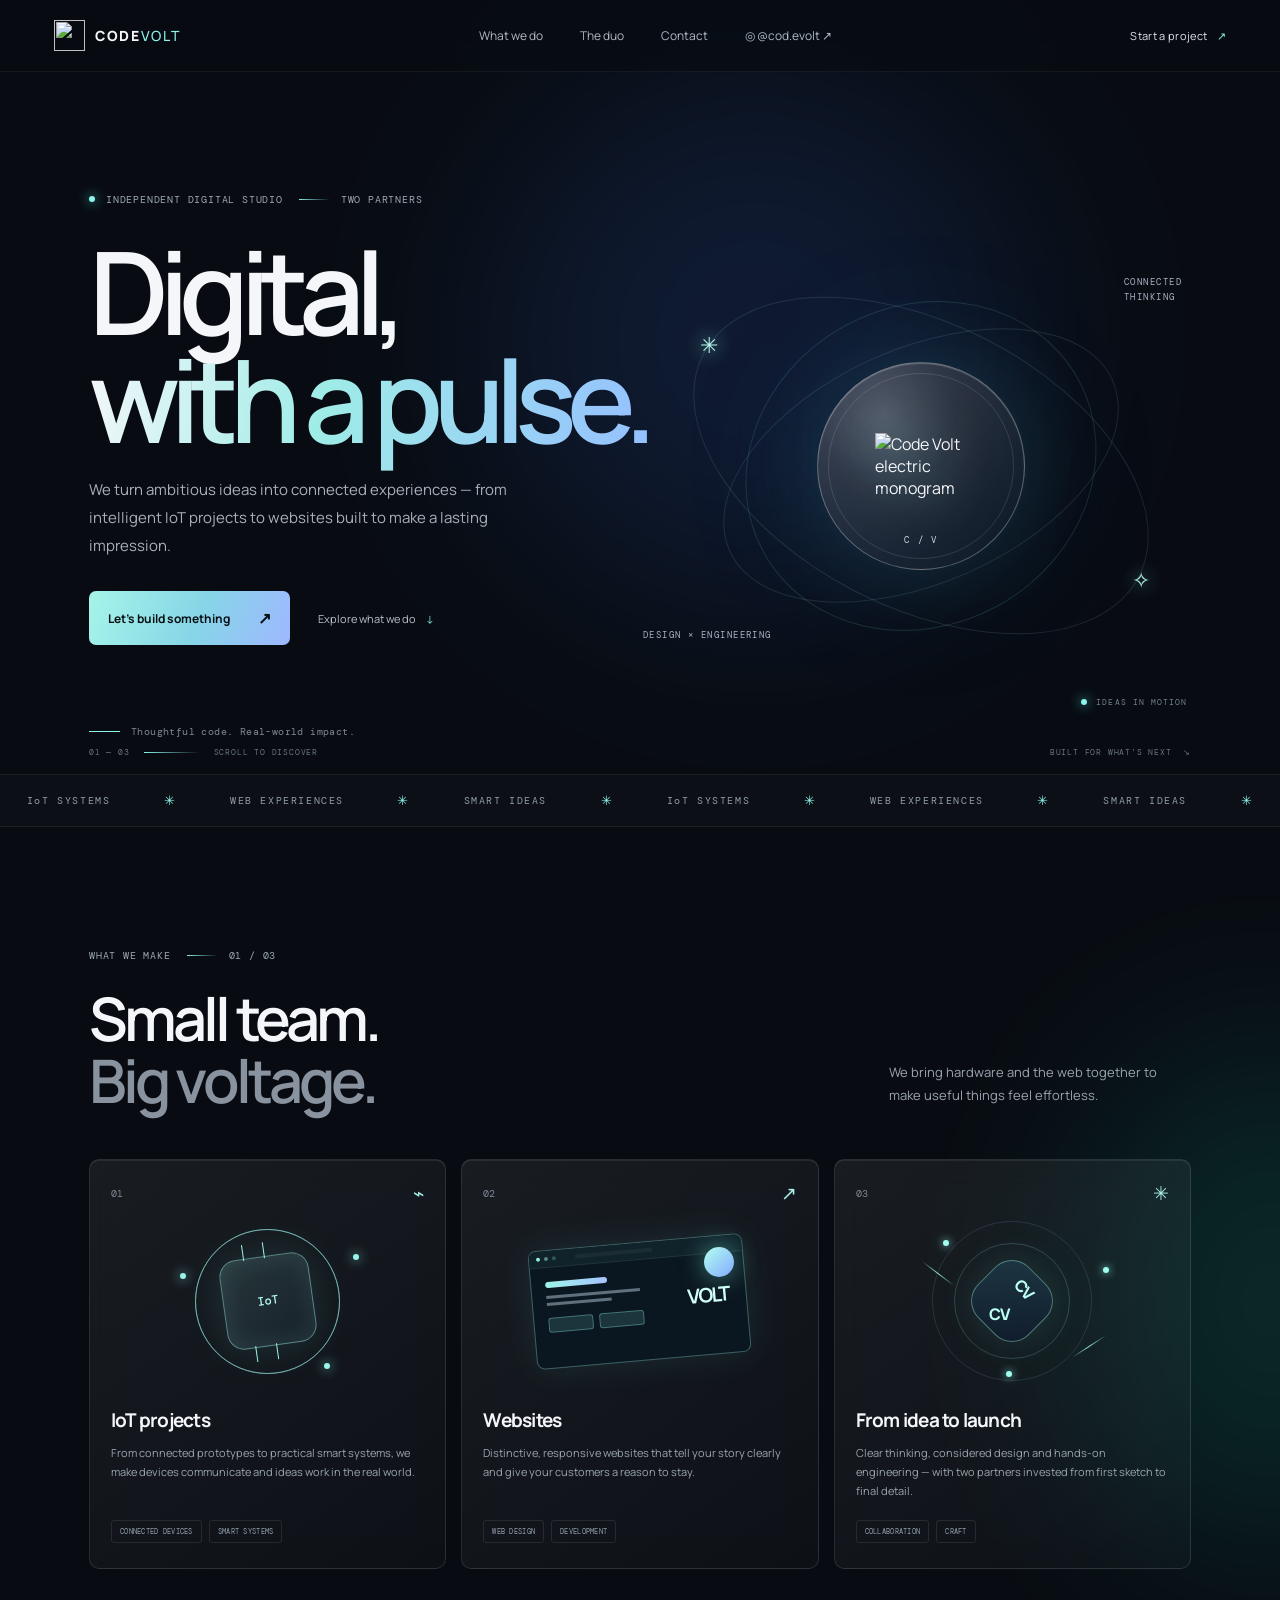
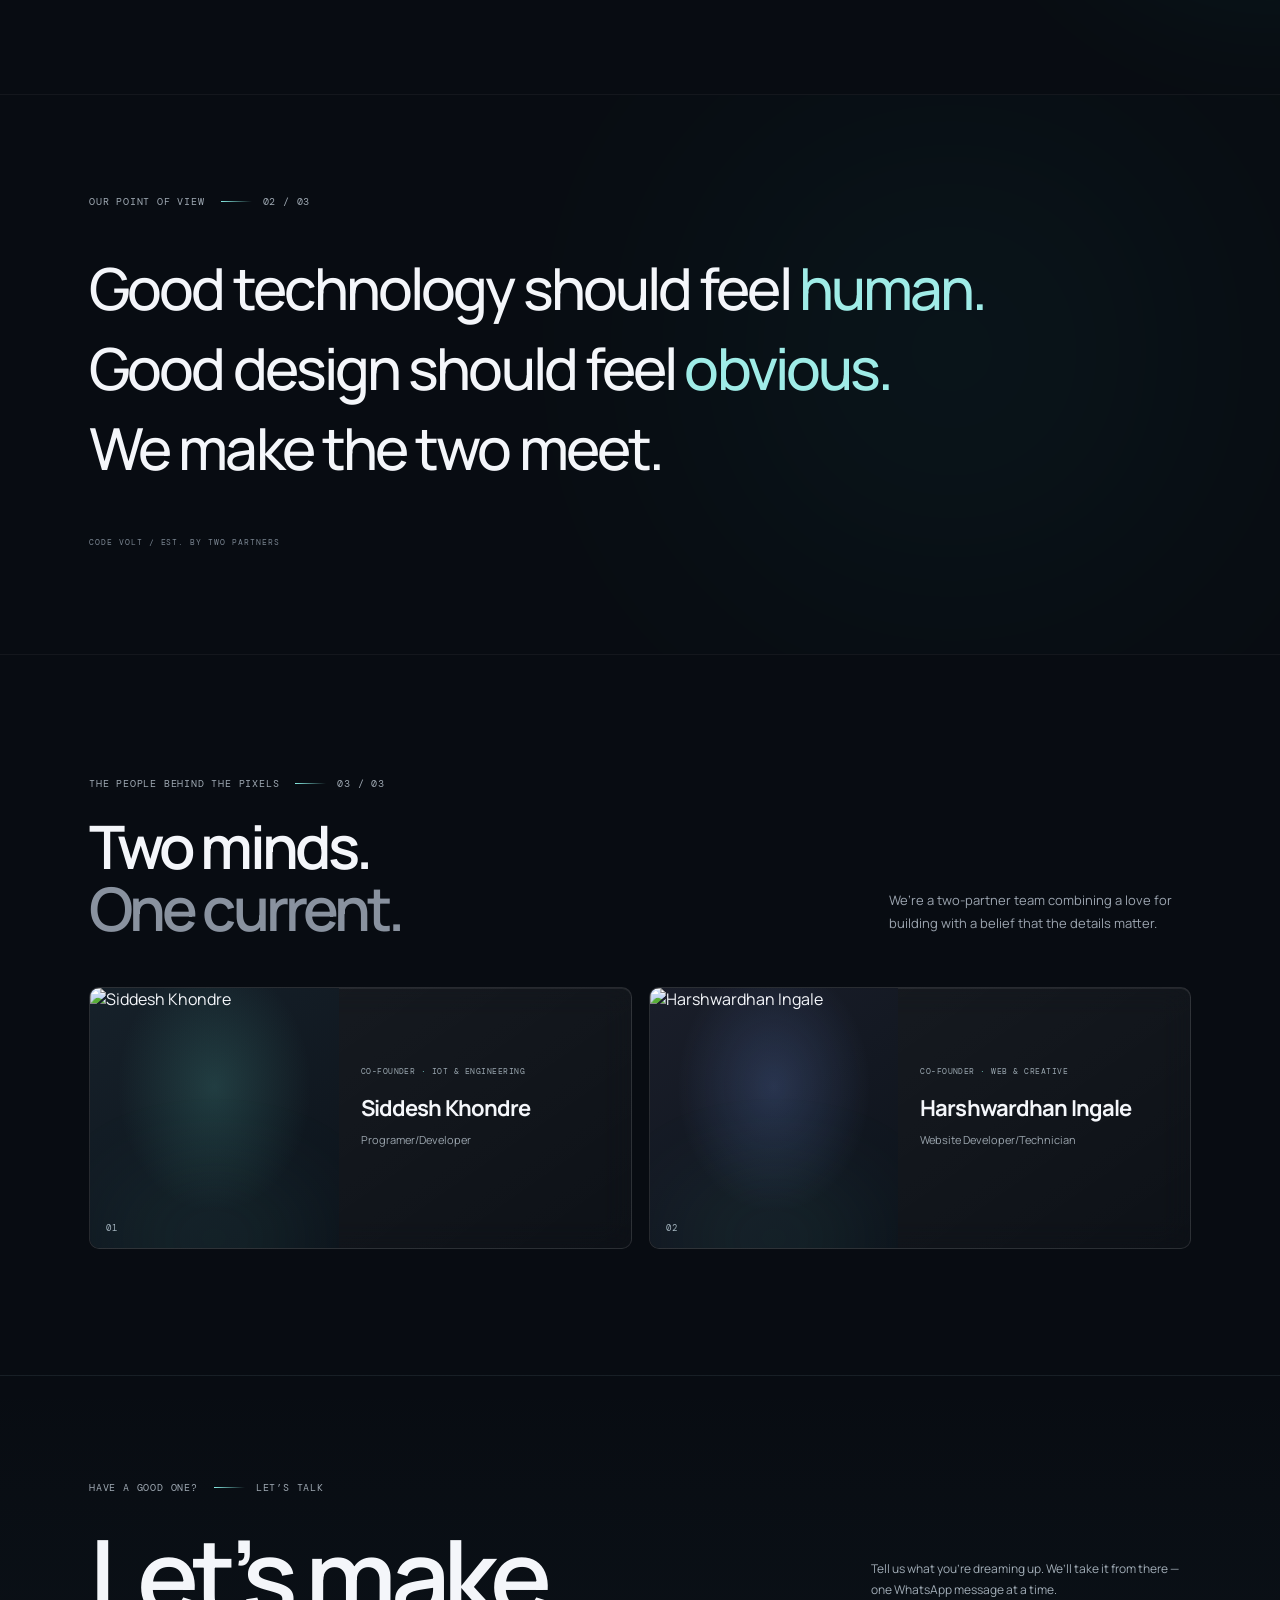
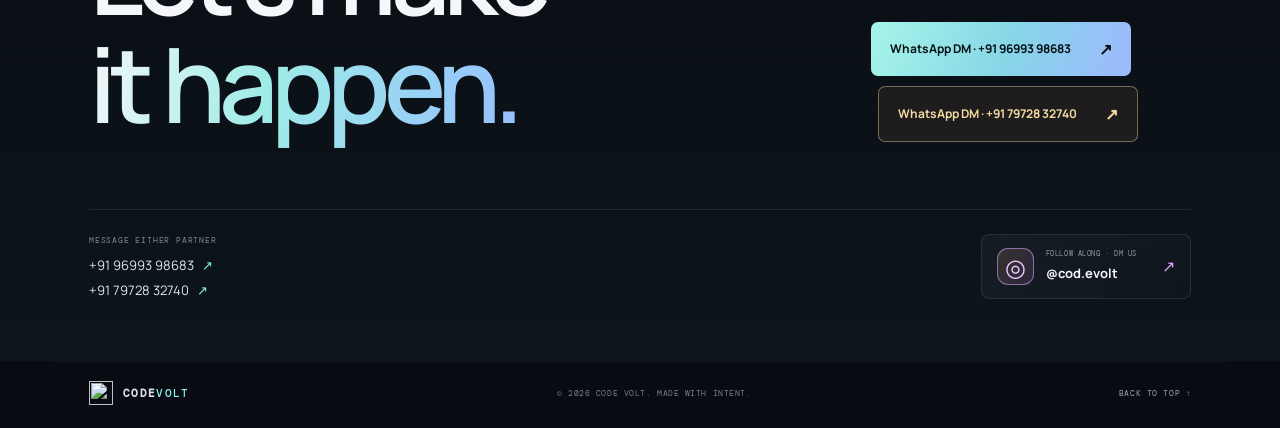
==== index.html @ 411841fc "Add files via upload" ====
<!doctype html>
<html lang="en">
<head>
  <meta charset="utf-8">
  <meta name="viewport" content="width=device-width, initial-scale=1">
  <meta name="theme-color" content="#110d0a">
  <meta name="description" content="Code Volt creates connected IoT projects and premium websites. Two partners. One bright idea.">
  <title>Code Volt | IoT &amp; Web Development Studio</title>
  <link rel="icon" href="assets/code-volt-mark.svg" type="image/svg+xml">
  <link rel="preconnect" href="https://fonts.googleapis.com">
  <link rel="preconnect" href="https://fonts.gstatic.com" crossorigin>
  <link href="https://fonts.googleapis.com/css2?family=DM+Mono:wght@400;500&family=Manrope:wght@400;500;600;700;800&display=swap" rel="stylesheet">
  <link rel="stylesheet" href="styles.css">
  <script defer src="script.js"></script>
</head>
<body>
  <div class="ambient ambient-one"></div><div class="ambient ambient-two"></div>
  <header class="nav-wrap">
    <a class="brand" href="#home" aria-label="Code Volt home"><img src="assets/code-volt-mark.svg" alt=""><span>CODE<span class="brand-light">VOLT</span></span></a>
    <nav class="nav-links" aria-label="Main navigation"><a href="#work">What we do</a><a href="#about">The duo</a><a href="#contact">Contact</a><a class="instagram-tab" href="https://www.instagram.com/cod.evolt?xtok=NDl5bHA4aWJ4czdx" target="_blank" rel="noreferrer"><span>◎</span> @cod.evolt ↗</a></nav>
    <a class="nav-cta" href="https://wa.me/919699398683?text=Hi%20Code%20Volt%2C%20I%27d%20like%20to%20discuss%20a%20project." target="_blank" rel="noreferrer">Start a project <span>↗</span></a>
  </header>
  <main>
    <section class="hero section-shell" id="home">
      <div class="hero-copy reveal"><div class="eyebrow"><span class="pulse"></span> INDEPENDENT DIGITAL STUDIO <span class="eyebrow-line"></span> TWO PARTNERS</div>
        <h1>Digital,<br><span class="gradient-text">with a pulse.</span></h1>
        <p class="hero-intro">We turn ambitious ideas into connected experiences — from intelligent IoT projects to websites built to make a lasting impression.</p>
        <div class="hero-actions"><a class="button button-primary" href="#contact">Let’s build something <span>↗</span></a><a class="text-link" href="#work">Explore what we do <span>↓</span></a></div>
        <div class="hero-note"><span class="note-line"></span> Thoughtful code. Real-world impact.</div>
      </div>
      <div class="hero-art reveal" aria-label="Abstract Code Volt logo illustration"><div class="orbit orbit-a"></div><div class="orbit orbit-b"></div><div class="orbit orbit-c"></div><div class="glass-disc"><img src="assets/code-volt-mark.svg" alt="Code Volt electric monogram"><span class="disc-label">C / V</span></div><span class="float-label label-top">CONNECTED<br>THINKING</span><span class="float-label label-bottom">DESIGN × ENGINEERING</span><span class="spark spark-one">✳</span><span class="spark spark-two">✧</span><div class="art-caption"><span class="caption-dot"></span> IDEAS IN MOTION</div></div>
      <div class="hero-bottom"><span>01 — 03</span><div class="scroll-line"></div><span>SCROLL TO DISCOVER</span><span class="hero-location">BUILT FOR WHAT’S NEXT&nbsp; ↘</span></div>
    </section>
    <section class="marquee" aria-label="Our specialties"><div class="marquee-track"><span>IoT SYSTEMS</span><i>✳</i><span>WEB EXPERIENCES</span><i>✳</i><span>SMART IDEAS</span><i>✳</i><span>IoT SYSTEMS</span><i>✳</i><span>WEB EXPERIENCES</span><i>✳</i><span>SMART IDEAS</span><i>✳</i></div></section>
    <section class="work section-shell" id="work"><div class="section-heading reveal"><div><div class="eyebrow">WHAT WE MAKE <span class="eyebrow-line"></span> 01 / 03</div><h2>Small team.<br><span class="muted-title">Big voltage.</span></h2></div><p>We bring hardware and the web together to make useful things feel effortless.</p></div>
      <div class="service-grid"><article class="service-card glass-card reveal"><div class="card-top"><span>01</span><span class="card-icon">⌁</span></div><div class="service-visual iot-visual"><div class="chip"><span></span><span></span><span></span><span></span><b>IoT</b></div><i class="signal signal-one"></i><i class="signal signal-two"></i><i class="signal signal-three"></i><span class="node node-a"></span><span class="node node-b"></span><span class="node node-c"></span></div><h3>IoT projects</h3><p>From connected prototypes to practical smart systems, we make devices communicate and ideas work in the real world.</p><div class="tags"><span>CONNECTED DEVICES</span><span>SMART SYSTEMS</span></div></article>
      <article class="service-card glass-card reveal"><div class="card-top"><span>02</span><span class="card-icon">↗</span></div><div class="service-visual web-visual"><div class="browser-window"><div class="browser-bar"><i></i><i></i><i></i><span></span></div><div class="browser-content"><b></b><em></em><em></em><small></small><small></small><strong>VOLT</strong></div></div><span class="web-orb"></span></div><h3>Websites</h3><p>Distinctive, responsive websites that tell your story clearly and give your customers a reason to stay.</p><div class="tags"><span>WEB DESIGN</span><span>DEVELOPMENT</span></div></article>
      <article class="service-card glass-card reveal"><div class="card-top"><span>03</span><span class="card-icon">✳</span></div><div class="service-visual idea-visual"><div class="idea-core">CV</div><span class="idea-ring ring-one"></span><span class="idea-ring ring-two"></span><span class="idea-dot dot-a"></span><span class="idea-dot dot-b"></span><span class="idea-dot dot-c"></span><span class="idea-line line-a"></span><span class="idea-line line-b"></span></div><h3>From idea to launch</h3><p>Clear thinking, considered design and hands-on engineering — with two partners invested from first sketch to final detail.</p><div class="tags"><span>COLLABORATION</span><span>CRAFT</span></div></article></div>
    </section>
    <section class="manifesto"><div class="manifesto-inner reveal"><div class="eyebrow">OUR POINT OF VIEW <span class="eyebrow-line"></span> 02 / 03</div><p>Good technology should feel <span class="manifesto-accent">human.</span><br>Good design should feel <span class="manifesto-accent">obvious.</span><br>We make the two meet.</p><span class="manifesto-index">CODE VOLT / EST. BY TWO PARTNERS</span></div><div class="manifesto-glow"></div></section>
    <section class="about section-shell" id="about"><div class="section-heading reveal"><div><div class="eyebrow">THE PEOPLE BEHIND THE PIXELS <span class="eyebrow-line"></span> 03 / 03</div><h2>Two minds.<br><span class="muted-title">One current.</span></h2></div><p>We’re a two-partner team combining a love for building with a belief that the details matter.</p></div>
      <div class="partner-grid"><article class="partner-card glass-card reveal"><div class="portrait portrait-one"><img class="partner-photo" src="assets/siddesh.jpeg" alt="Siddesh Khondre"><div class="portrait-glow"></div><span class="partner-initial">01</span></div><div class="partner-info"><div class="partner-label">CO-FOUNDER <span>·</span> IOT & ENGINEERING</div><h3>Siddesh Khondre</h3><p>Programer/Developer</p><div class="partner-edit"><code></code></div></div></article>
      <article class="partner-card glass-card reveal"><div class="portrait portrait-two"><img class="partner-photo" src="assets/harsh.jpeg" alt="Harshwardhan Ingale"><div class="portrait-glow"></div><span class="partner-initial">02</span></div><div class="partner-info"><div class="partner-label">CO-FOUNDER <span>·</span> WEB & CREATIVE</div><h3>Harshwardhan Ingale</h3><p>Website Developer/Technician</p><div class="partner-edit"><code></code></div></div></article></div>
    </section>
    <section class="contact" id="contact"><div class="contact-inner section-shell reveal"><div class="eyebrow">HAVE A GOOD ONE? <span class="eyebrow-line"></span> LET’S TALK</div><div class="contact-main"><h2>Let’s make<br><span class="gradient-text">it happen.</span></h2><div class="contact-side"><p>Tell us what you’re dreaming up. We’ll take it from there — one WhatsApp message at a time.</p><a class="button button-primary" href="https://wa.me/919699398683?text=Hi%20Code%20Volt%2C%20I%27d%20like%20to%20discuss%20a%20project." target="_blank" rel="noreferrer">WhatsApp DM · +91 96993 98683 <span>↗</span></a><a class="button button-secondary" href="https://wa.me/917972832740?text=Hi%20Code%20Volt%2C%20I%27d%20like%20to%20discuss%20a%20project." target="_blank" rel="noreferrer">WhatsApp DM · +91 79728 32740 <span>↗</span></a></div></div><div class="contact-details"><div><span class="detail-label">MESSAGE EITHER PARTNER</span><a href="https://wa.me/919699398683" target="_blank" rel="noreferrer">+91 96993 98683 <span>↗</span></a><a href="https://wa.me/917972832740" target="_blank" rel="noreferrer">+91 79728 32740 <span>↗</span></a></div><a class="instagram-link" href="https://www.instagram.com/cod.evolt?xtok=NDl5bHA4aWJ4czdx" target="_blank" rel="noreferrer"><span class="instagram-icon">◎</span><span><small>FOLLOW ALONG · DM US</small><b>@cod.evolt</b></span><span class="insta-arrow">↗</span></a></div></div></section>
  </main>
  <footer class="footer"><a class="brand" href="#home"><img src="assets/code-volt-mark.svg" alt=""><span>CODE<span class="brand-light">VOLT</span></span></a><span>© <span id="year"></span> CODE VOLT. MADE WITH INTENT.</span><a href="#home" class="back-top">BACK TO TOP ↑</a></footer>
</body>
</html>
---- styles.css ----
:root{--bg:#080c12;--panel:rgba(255,255,255,.045);--line:rgba(255,255,255,.105);--text:#f4f6fa;--muted:#98a1ad;--cyan:#8cf5ec;--blue:#82b8ff;--gold:#ffe0a1;--font:'Manrope',sans-serif;--mono:'DM Mono',monospace}*{box-sizing:border-box}html{scroll-behavior:smooth;scroll-padding-top:90px}body{margin:0;background:var(--bg);color:var(--text);font-family:var(--font);overflow-x:hidden}a{color:inherit;text-decoration:none}::selection{background:#8cf5ec;color:#071014}.ambient{position:absolute;z-index:-1;pointer-events:none;filter:blur(100px);opacity:.13;border-radius:50%}.ambient-one{width:540px;height:540px;background:#3f7cff;top:70px;left:38%}.ambient-two{width:360px;height:500px;background:#1ae6c1;top:1050px;right:-170px}.nav-wrap{position:sticky;top:0;z-index:20;display:flex;align-items:center;justify-content:space-between;max-width:1280px;margin:auto;padding:20px 54px;background:rgba(8,12,18,.68);backdrop-filter:blur(22px);border-bottom:1px solid rgba(255,255,255,.055)}.brand{display:flex;align-items:center;gap:10px;font-size:14px;font-weight:800;letter-spacing:.12em}.brand img{width:31px;height:31px}.brand-light{font-weight:500;color:#8cf5ec}.nav-links{display:flex;gap:37px;color:#b2bac4;font-size:12px}.nav-links a,.text-link,.back-top{transition:color .25s}.nav-links a:hover,.text-link:hover,.back-top:hover{color:var(--cyan)}.nav-cta{font-size:11px;letter-spacing:.03em;color:#dfe6ec}.nav-cta span{color:var(--cyan);margin-left:7px}.section-shell{max-width:1172px;margin:0 auto}.hero{min-height:702px;padding:111px 35px 26px;display:grid;grid-template-columns:1.02fr .98fr;position:relative;align-items:center}.eyebrow{display:flex;align-items:center;gap:11px;font:10px var(--mono);letter-spacing:.08em;color:#9ea8b2}.pulse,.caption-dot{width:6px;height:6px;border-radius:100%;background:#8cf5ec;box-shadow:0 0 12px #55fff1;animation:blink 2s infinite}.eyebrow-line{display:inline-block;width:31px;height:1px;background:linear-gradient(90deg,#88ede4,transparent);margin-left:5px}.hero h1{font-size:clamp(72px,9vw,122px);line-height:.94;letter-spacing:-.085em;margin:31px 0 23px;font-weight:600}.gradient-text{background:linear-gradient(100deg,#f5f7fa 0%,#9fece7 42%,#95bfff 100%);-webkit-background-clip:text;background-clip:text;color:transparent}.hero-intro{max-width:440px;color:#a8b0ba;font-size:15px;line-height:1.85}.hero-actions{display:flex;align-items:center;gap:28px;margin-top:32px}.button{display:inline-flex;align-items:center;gap:28px;padding:16px 19px;border-radius:7px;font-size:12px;font-weight:700;transition:transform .25s,box-shadow .25s}.button:hover{transform:translateY(-3px);box-shadow:0 9px 35px rgba(86,228,224,.18)}.button-primary{color:#071014;background:linear-gradient(110deg,#a6f5e9,#86d6e7 53%,#9eb8ff)}.button span{font-size:16px}.text-link{font-size:11px;color:#bac2cc}.text-link span{margin-left:8px;color:var(--cyan)}.hero-note{margin-top:80px;font:10px var(--mono);letter-spacing:.04em;color:#7f8995;display:flex;align-items:center;gap:11px}.note-line{width:31px;height:1px;background:#8cf5ec}.hero-art{height:490px;position:relative;display:grid;place-items:center}.orbit{position:absolute;border:1px solid rgba(180,226,255,.12);border-radius:50%;transform:rotate(-24deg)}.orbit-a{width:420px;height:235px}.orbit-b{width:490px;height:285px;transform:rotate(27deg)}.orbit-c{width:320px;height:360px;transform:rotate(61deg);border-color:rgba(140,245,236,.13)}.glass-disc{width:208px;height:208px;border-radius:50%;display:grid;place-items:center;position:relative;background:radial-gradient(circle at 32% 25%,rgba(255,255,255,.21),rgba(255,255,255,.06) 35%,rgba(29,59,85,.2) 70%),linear-gradient(135deg,rgba(255,255,255,.12),rgba(255,255,255,.015));border:1px solid rgba(255,255,255,.3);box-shadow:inset 0 1px 1px #ffffff38,0 0 95px #48dbd327,0 0 180px #598bfa18;backdrop-filter:blur(18px);animation:float 6s ease-in-out infinite}.glass-disc:after{content:"";position:absolute;inset:10px;border:1px solid rgba(255,255,255,.12);border-radius:50%}.glass-disc img{width:93px;filter:drop-shadow(0 0 19px #86f6e988)}.disc-label{position:absolute;bottom:23px;font:9px var(--mono);letter-spacing:.2em;color:#c9d9e5}.float-label{position:absolute;font:9px var(--mono);letter-spacing:.16em;line-height:1.7;color:#a8b4c2}.label-top{top:54px;right:9px}.label-bottom{bottom:67px;left:-8px}.spark{position:absolute;color:#b3f4e8;text-shadow:0 0 18px #8cf5ec;font-size:22px}.spark-one{top:109px;left:49px;animation:rotate 12s linear infinite}.spark-two{bottom:116px;right:41px;animation:blink 2.5s infinite}.art-caption{position:absolute;right:4px;bottom:4px;display:flex;gap:9px;align-items:center;font:8px var(--mono);letter-spacing:.13em;color:#71818e}.hero-bottom{position:absolute;bottom:17px;left:35px;right:35px;display:flex;align-items:center;gap:14px;color:#68737e;font:8px var(--mono);letter-spacing:.1em}.scroll-line{width:56px;height:1px;background:linear-gradient(90deg,#8cf5ec,transparent)}.hero-location{margin-left:auto}.marquee{border-top:1px solid rgba(255,255,255,.07);border-bottom:1px solid rgba(255,255,255,.07);overflow:hidden;padding:17px 0;background:rgba(255,255,255,.014)}.marquee-track{display:flex;align-items:center;justify-content:space-around;min-width:900px;color:#929da7;font:10px var(--mono);letter-spacing:.16em;animation:marquee 28s linear infinite}.marquee-track i{font-style:normal;color:#8cf5ec;font-size:13px}.work{padding:122px 35px 125px}.section-heading{display:flex;justify-content:space-between;align-items:flex-end;margin-bottom:47px}.section-heading h2,.contact h2{font-size:60px;line-height:1.04;letter-spacing:-.065em;font-weight:600;margin:25px 0 0}.muted-title{color:#89929f}.section-heading>p{max-width:300px;color:#9ca5b0;font-size:13px;line-height:1.8;margin:0 2px 4px 35px}.service-grid{display:grid;grid-template-columns:repeat(3,1fr);gap:15px}.glass-card{background:linear-gradient(145deg,rgba(255,255,255,.07),rgba(255,255,255,.025));border:1px solid rgba(255,255,255,.105);box-shadow:inset 0 1px rgba(255,255,255,.07);backdrop-filter:blur(15px);transition:transform .35s,border-color .35s,background .35s}.glass-card:hover{transform:translateY(-7px);border-color:rgba(140,245,236,.32);background:linear-gradient(145deg,rgba(255,255,255,.09),rgba(255,255,255,.035))}.service-card{border-radius:10px;padding:21px;min-height:410px;overflow:hidden}.card-top{display:flex;justify-content:space-between;align-items:center;font:10px var(--mono);color:#7f8a97}.card-icon{color:#aaf0e7;font-size:19px}.service-visual{height:169px;position:relative;display:grid;place-items:center;margin:11px 0 21px}.chip{width:90px;height:90px;position:relative;display:grid;place-items:center;color:#b4fff0;font:12px var(--mono);background:linear-gradient(140deg,rgba(147,237,231,.14),rgba(93,157,207,.08));border:1px solid rgba(165,255,243,.44);border-radius:17px;box-shadow:0 0 38px #63e7db24,inset 0 0 26px #a6fff01c;transform:rotate(-8deg)}.chip span{position:absolute;width:1px;height:16px;background:#9cf4e9;top:-15px;left:25px}.chip span:nth-child(2){left:46px}.chip span:nth-child(3){top:auto;bottom:-15px;left:25px}.chip span:nth-child(4){top:auto;bottom:-15px;left:46px}.chip b{font-weight:500}.signal{position:absolute;border:1px solid rgba(151,237,229,.35);border-radius:50%;width:145px;height:145px;animation:signal 3s ease-out infinite}.signal-two{animation-delay:1s}.signal-three{animation-delay:2s}.node{position:absolute;width:6px;height:6px;border-radius:50%;background:#9af5e9;box-shadow:0 0 12px #91fff5}.node-a{left:22%;top:33%}.node-b{right:21%;top:22%}.node-c{right:30%;bottom:10%}.browser-window{width:215px;height:119px;border-radius:8px;border:1px solid #9aebdf57;background:#0b1720;box-shadow:0 0 36px #56d9e01c;overflow:hidden;transform:rotate(-5deg)}.browser-bar{height:17px;background:#10222a;border-bottom:1px solid #ffffff13;display:flex;align-items:center;gap:4px;padding:0 7px}.browser-bar i{width:4px;height:4px;border-radius:100%;background:#95eee3}.browser-bar i:nth-child(2){opacity:.5}.browser-bar i:nth-child(3){opacity:.25}.browser-bar span{height:4px;width:78px;margin-left:15px;background:#ffffff0c;border-radius:4px}.browser-content{padding:14px;position:relative}.browser-content b{display:block;width:62px;height:6px;background:linear-gradient(90deg,#9cf4e9,#a7c4ff);border-radius:5px;margin-bottom:8px}.browser-content em{display:block;width:94px;height:3px;background:#60717d;margin:4px 0}.browser-content em:nth-of-type(2){width:65px}.browser-content small{display:inline-block;margin-top:8px;width:45px;height:15px;background:#8cf5ec22;border:1px solid #8cf5ec55;border-radius:3px}.browser-content small+small{margin-left:6px}.browser-content strong{position:absolute;right:17px;top:27px;font-size:20px;color:#d3fff7;letter-spacing:-.1em}.web-orb{position:absolute;width:30px;height:30px;border-radius:50%;right:20%;top:18%;background:linear-gradient(135deg,#b4fff0,#82aaff);filter:blur(.2px);box-shadow:0 0 25px #74eddb88}.idea-core{position:relative;z-index:2;width:72px;height:72px;border-radius:24px;display:grid;place-items:center;color:#bcfff4;font-size:16px;font-weight:800;letter-spacing:-.08em;background:linear-gradient(135deg,#1d3842,#101a2b);border:1px solid #a0f5e266;box-shadow:0 0 39px #73eee322;transform:rotate(45deg)}.idea-core:after{content:"CV";transform:rotate(-45deg)}.idea-ring{position:absolute;width:116px;height:116px;border:1px solid #9eece433;border-radius:50%}.ring-two{width:160px;height:160px;border-color:#9cc3ff25}.idea-dot{position:absolute;width:6px;height:6px;border-radius:50%;background:#a0fff0;box-shadow:0 0 9px #96fff4}.dot-a{top:14%;left:28%}.dot-b{top:30%;right:19%}.dot-c{bottom:5%;left:48%}.idea-line{position:absolute;width:40px;height:1px;background:linear-gradient(90deg,transparent,#95f2e3,transparent);transform:rotate(37deg)}.line-a{top:33%;left:20%}.line-b{bottom:23%;right:19%;transform:rotate(-33deg)}.service-card h3{font-size:19px;letter-spacing:-.04em;margin:0 0 10px}.service-card>p{font-size:11px;color:#9ba5ae;line-height:1.75;min-height:58px;margin:0}.tags{display:flex;gap:7px;margin-top:19px}.tags span{padding:6px 8px;border:1px solid rgba(255,255,255,.09);border-radius:3px;color:#94a0ac;font:7px var(--mono);letter-spacing:.04em}.manifesto{position:relative;padding:100px 35px 104px;border-top:1px solid #ffffff0c;border-bottom:1px solid #ffffff0c;overflow:hidden}.manifesto-inner{max-width:1102px;margin:auto;position:relative;z-index:2}.manifesto p{font-size:clamp(31px,5vw,58px);line-height:1.38;letter-spacing:-.05em;font-weight:500;margin:40px 0}.manifesto-accent{color:#9fece7}.manifesto-index{font:8px var(--mono);letter-spacing:.12em;color:#7a8591}.manifesto-glow{position:absolute;width:400px;height:400px;border-radius:50%;background:#2dd5c9;filter:blur(140px);opacity:.08;right:10%;top:10%}.about{padding:122px 35px 126px}.partner-grid{display:grid;grid-template-columns:1fr 1fr;gap:17px}.partner-card{border-radius:10px;overflow:hidden;display:grid;grid-template-columns:.92fr 1.08fr;min-height:260px}.portrait{position:relative;min-height:260px;display:grid;place-items:center;overflow:hidden;background:radial-gradient(ellipse at 50% 38%,rgba(102,217,202,.18),transparent 55%),linear-gradient(145deg,#16212a,#0d131b)}.portrait-two{background:radial-gradient(ellipse at 50% 38%,rgba(122,162,252,.2),transparent 55%),linear-gradient(145deg,#1a1e2a,#0d131b)}.portrait-placeholder{width:117px;height:142px;border-radius:60px 60px 17px 17px;border:1px dashed rgba(192,242,236,.35);display:flex;align-items:center;justify-content:center;text-align:center;color:#a2b9b8;font:9px var(--mono);letter-spacing:.1em;line-height:1.7;background:linear-gradient(160deg,rgba(180,255,245,.08),rgba(255,255,255,.015));position:relative}.portrait-placeholder b{position:absolute;bottom:12px;font-weight:400;color:#71808b;font-size:8px}.portrait-glow{position:absolute;width:200px;height:80px;border-radius:50%;background:#68f5df;filter:blur(60px);opacity:.13;bottom:-30px}.partner-initial{position:absolute;bottom:14px;left:16px;font:9px var(--mono);letter-spacing:.12em;color:#a5b5bf}.partner-info{padding:27px 22px;align-self:center}.partner-label{font:8px var(--mono);letter-spacing:.06em;color:#9aa7b0}.partner-label span{color:#8cf5ec}.partner-info h3{font-size:22px;letter-spacing:-.04em;margin:17px 0 8px}.partner-info p{font-size:11px;line-height:1.7;color:#9ba5ae;margin:0;max-width:250px}.partner-edit{margin-top:20px;font:7px var(--mono);letter-spacing:.04em;color:#75828d}.partner-edit code{color:#b4eae2}.contact{background:linear-gradient(180deg,transparent,rgba(97,180,195,.05));border-top:1px solid #ffffff0c}.contact-inner{padding:105px 35px 62px}.contact-main{display:flex;align-items:flex-end;justify-content:space-between}.contact h2{font-size:clamp(62px,9vw,104px);margin:27px 0 20px}.contact-side{max-width:320px;padding-bottom:15px}.contact-side p{font-size:12px;line-height:1.8;color:#a1acb6;margin:0 0 21px}.contact-details{display:flex;align-items:flex-end;justify-content:space-between;border-top:1px solid #ffffff16;padding-top:24px;margin-top:52px}.detail-label{display:block;color:#7f8994;font:8px var(--mono);letter-spacing:.1em;margin-bottom:11px}.contact-details>div>a{display:block;margin-top:7px;font-size:13px;color:#e1e7ec}.contact-details>div>a span{color:#8cf5ec;margin-left:5px}.instagram-link{display:flex;align-items:center;gap:12px;padding:13px 15px;border:1px solid #ffffff19;border-radius:8px;background:linear-gradient(140deg,#ffffff0b,#ffffff03);transition:border-color .3s,transform .3s}.instagram-link:hover{border-color:#ce8fff88;transform:translateY(-3px)}.instagram-icon{width:37px;height:37px;border:1px solid #d9a8ff8c;border-radius:11px;display:grid;place-items:center;font-size:24px;color:#f0c5ff;background:linear-gradient(135deg,#ffcf7a22,#d37cff22)}.instagram-link small{display:block;color:#929da7;font:7px var(--mono);letter-spacing:.08em;margin-bottom:3px}.instagram-link b{font-size:13px}.insta-arrow{color:#d6a2ff;margin-left:13px}.footer{max-width:1172px;padding:19px 35px 23px;margin:auto;border-top:1px solid #ffffff0b;display:flex;align-items:center;justify-content:space-between;color:#75808b;font:8px var(--mono);letter-spacing:.07em}.footer .brand{color:#dce2e8}.footer .brand img{width:24px;height:24px}.footer .brand{font-size:11px}.back-top{color:#9ca7b0}.reveal{opacity:0;transform:translateY(24px);transition:opacity .75s ease,transform .75s cubic-bezier(.2,.7,.2,1)}.reveal.visible{opacity:1;transform:translateY(0)}.service-card:nth-child(2),.partner-card:nth-child(2){transition-delay:.12s}.service-card:nth-child(3){transition-delay:.22s}@keyframes float{0%,100%{transform:translateY(0)}50%{transform:translateY(-11px)}}@keyframes rotate{to{transform:rotate(336deg)}}@keyframes blink{0%,100%{opacity:1}50%{opacity:.35}}@keyframes signal{0%{transform:scale(.65);opacity:0}30%{opacity:.7}100%{transform:scale(1.45);opacity:0}}@keyframes marquee{to{transform:translateX(-35%)}}@media(max-width:900px){.nav-wrap{padding:17px 26px}.hero{padding:90px 28px 30px;grid-template-columns:1fr .85fr;min-height:640px}.hero h1{font-size:clamp(69px,10vw,96px)}.hero-art{transform:scale(.83);margin:0 -35px}.work,.about{padding:92px 28px}.section-heading h2{font-size:52px}.service-card{padding:17px;min-height:425px}.partner-card{grid-template-columns:.8fr 1.2fr}.contact-inner{padding:90px 28px 55px}.footer{padding-left:28px;padding-right:28px}}@media(max-width:650px){.nav-wrap{padding:14px 19px}.nav-links{display:none}.brand{font-size:12px}.brand img{width:27px;height:27px}.nav-cta{font-size:10px}.hero{display:flex;flex-direction:column;align-items:stretch;padding:83px 22px 50px;min-height:auto}.hero-copy{position:relative;z-index:2}.hero h1{font-size:clamp(70px,17vw,100px);margin-top:28px}.hero-intro{font-size:13px;max-width:390px}.hero-actions{gap:17px;flex-wrap:wrap}.button{padding:14px;font-size:10px;gap:16px}.text-link{font-size:10px}.hero-note{margin-top:39px}.hero-art{height:360px;margin:4px -20px -4px;transform:scale(.85)}.orbit-a{width:340px;height:190px}.orbit-b{width:400px;height:230px}.orbit-c{width:270px;height:300px}.glass-disc{width:175px;height:175px}.glass-disc img{width:80px}.label-top{top:27px;right:0}.label-bottom{bottom:41px;left:0}.hero-bottom{left:22px;right:22px;bottom:12px}.hero-location{display:none}.marquee{padding:14px 0}.marquee-track{justify-content:flex-start;gap:28px}.work,.about{padding:82px 22px}.section-heading{display:block;margin-bottom:30px}.section-heading h2{font-size:49px}.section-heading>p{margin:19px 0 0;font-size:12px}.service-grid{grid-template-columns:1fr;gap:11px}.service-card{min-height:0;padding:20px}.service-visual{height:155px}.service-card>p{min-height:0}.manifesto{padding:78px 22px}.manifesto p{font-size:34px;margin:34px 0}.partner-grid{grid-template-columns:1fr;gap:12px}.partner-card{grid-template-columns:.88fr 1.12fr;min-height:225px}.portrait{min-height:225px}.portrait-placeholder{width:99px;height:125px}.partner-info{padding:18px 14px}.partner-info h3{font-size:19px;margin:13px 0 7px}.partner-info p{font-size:10px}.partner-edit{font-size:6px;margin-top:13px}.contact-inner{padding:80px 22px 44px}.contact-main{display:block}.contact h2{font-size:75px}.contact-side{padding:0;max-width:380px}.contact-side p{font-size:11px}.contact-details{margin-top:36px;align-items:flex-start;gap:22px;flex-direction:column}.instagram-link{align-self:stretch;max-width:280px}.footer{padding:18px 22px;gap:13px;flex-wrap:wrap}.footer>span{order:3;width:100%;font-size:7px}.back-top{font-size:7px}}@media(prefers-reduced-motion:reduce){*,*:before,*:after{animation-duration:.01ms!important;animation-iteration-count:1!important;scroll-behavior:auto!important;transition-duration:.01ms!important}.reveal{opacity:1;transform:none}}
.partner-photo { width: 100%; height: 100%; position: absolute; inset: 0; object-fit: cover; }
.partner-photo{position:absolute;inset:0;width:100%;height:100%;object-fit:cover;object-position:center 35%}

@media(max-width:650px){.nav-links{display:flex;position:fixed;top:auto;right:12px;bottom:12px;left:auto;transform:none;z-index:30;padding:10px 13px;border:1px solid rgba(244,217,160,.19);border-radius:999px;background:rgba(17,13,10,.84);backdrop-filter:blur(18px)}.nav-links>a:not(.instagram-tab){display:none}.nav-links .instagram-tab{margin:0;padding:8px 12px}}

.button-secondary{color:#F4D9A0;border:1px solid rgba(244,217,160,.42);background:rgba(91,70,50,.24)}.button-secondary:hover{background:rgba(200,121,44,.2);box-shadow:0 9px 35px rgba(200,121,44,.15)}.contact-side .button+.button{margin:10px 0 0 7px}@media(max-width:650px){.contact-side .button+.button{margin:10px 0 0}}
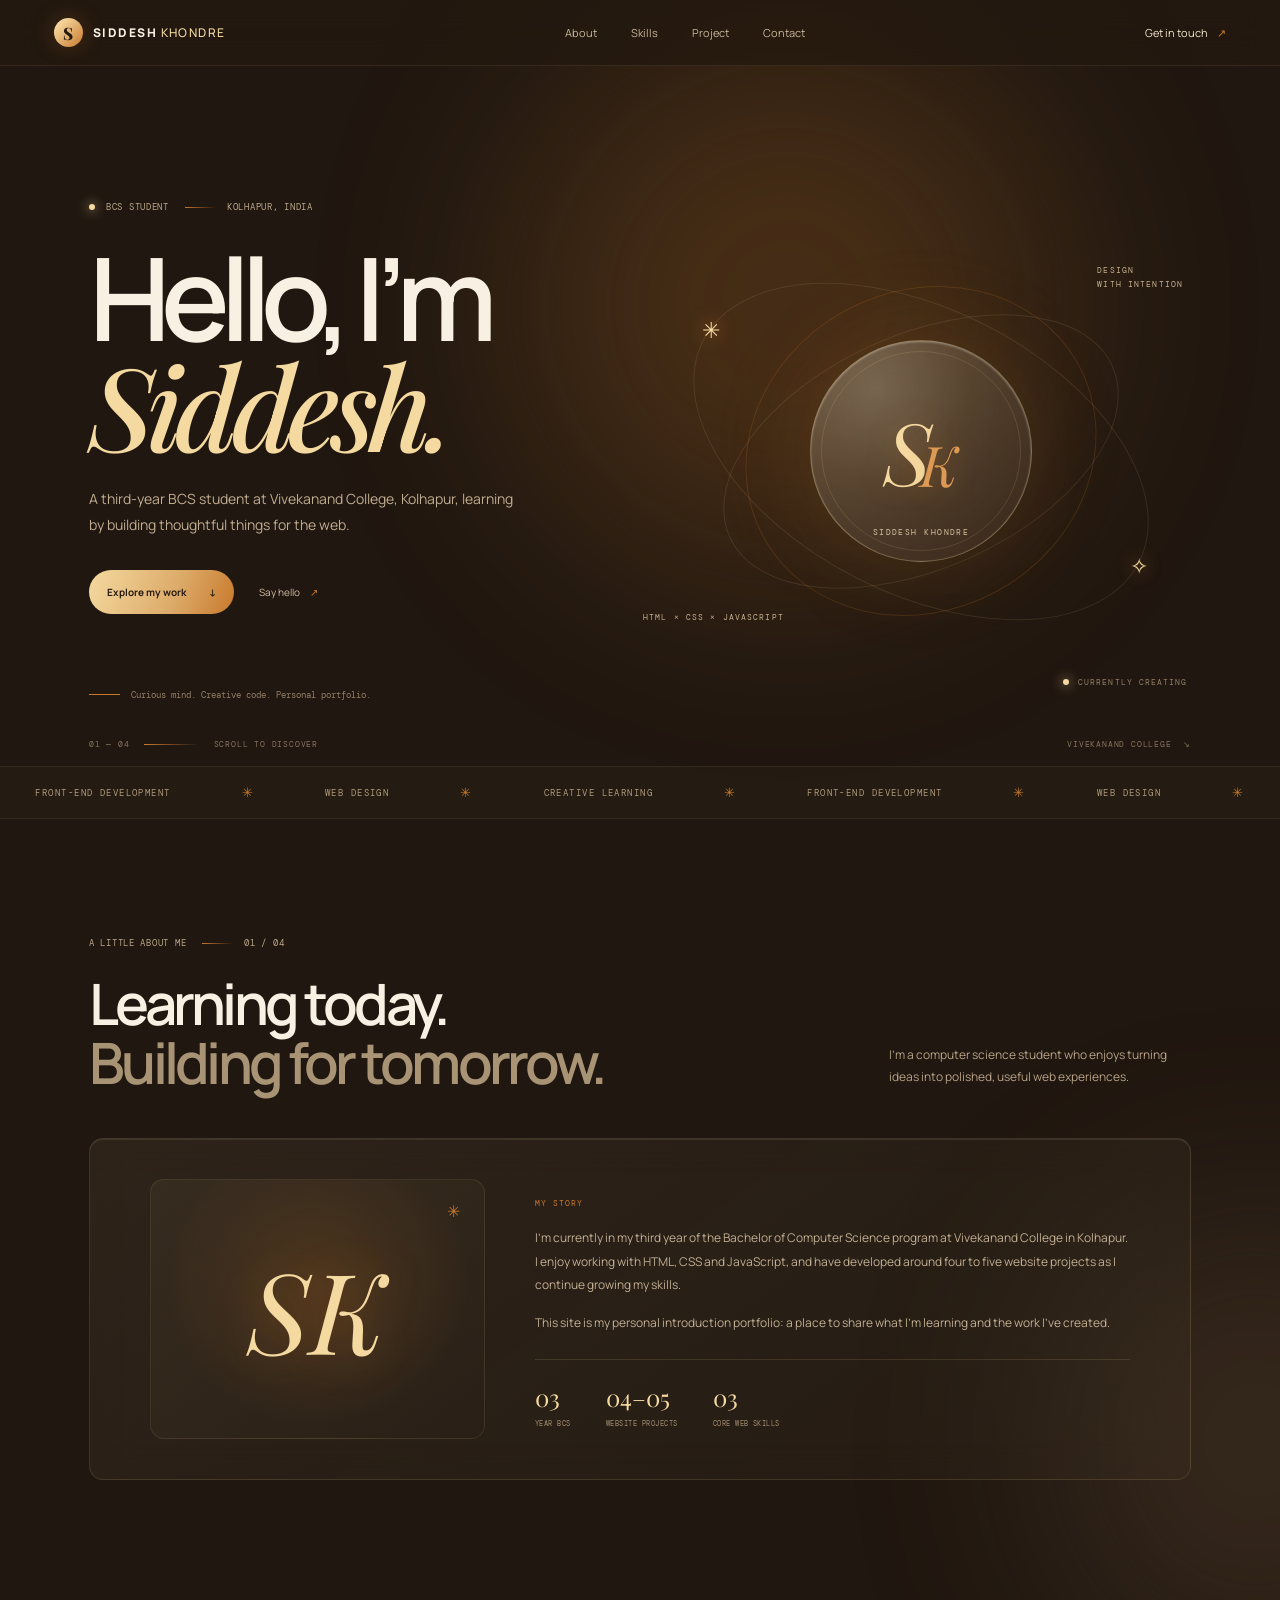
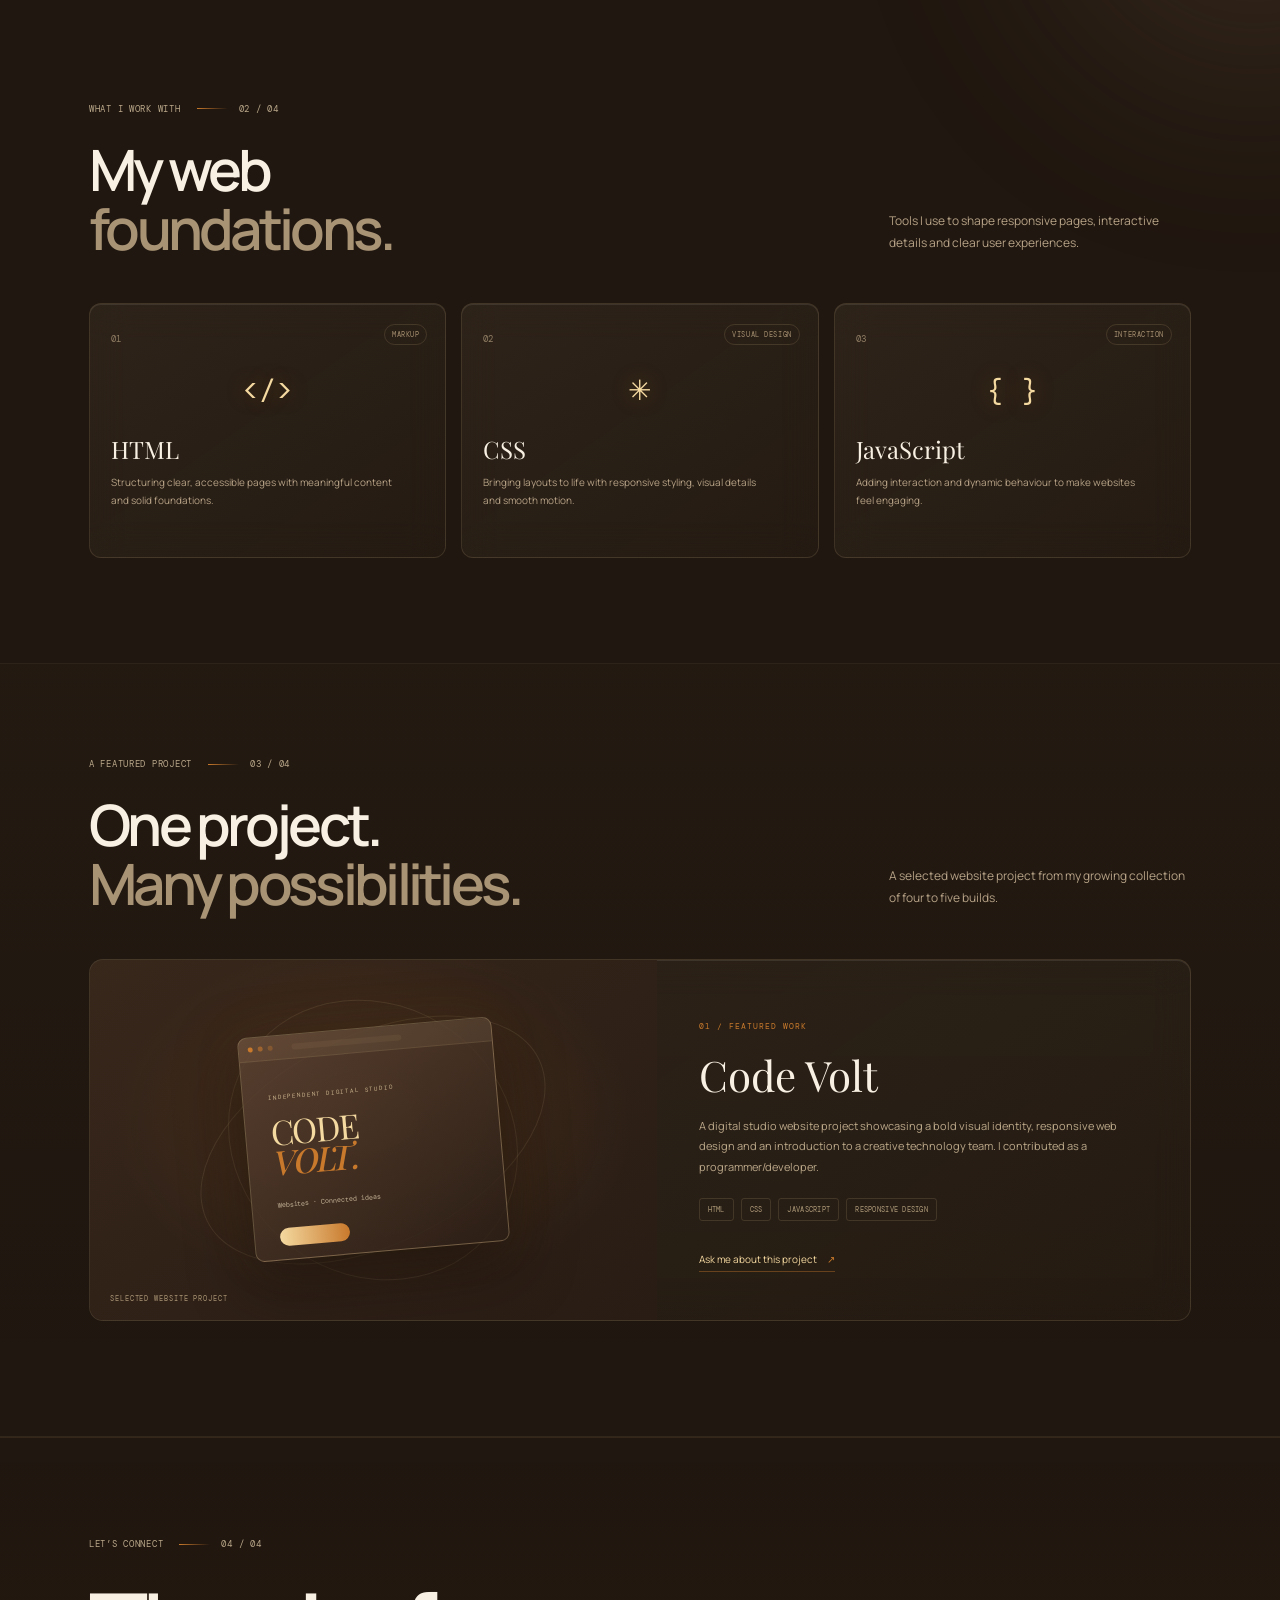
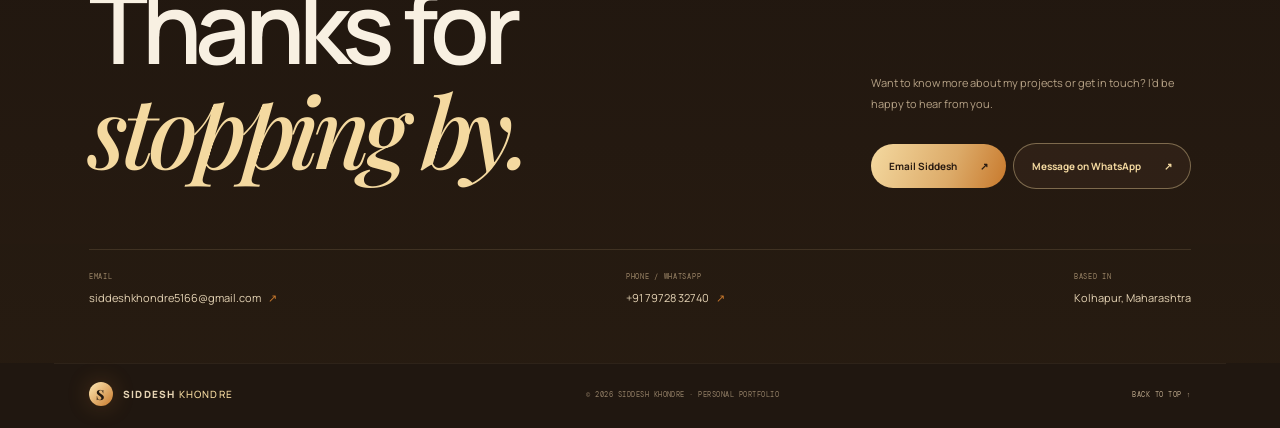
==== commit 7bc6a8c3: "Add files via upload" ====
--- a/index.html
+++ b/index.html
@@ -3,47 +3,46 @@
 <head>
   <meta charset="utf-8">
   <meta name="viewport" content="width=device-width, initial-scale=1">
-  <meta name="theme-color" content="#110d0a">
-  <meta name="description" content="Code Volt creates connected IoT projects and premium websites. Two partners. One bright idea.">
-  <title>Code Volt | IoT &amp; Web Development Studio</title>
-  <link rel="icon" href="assets/code-volt-mark.svg" type="image/svg+xml">
+  <meta name="theme-color" content="#5B4232">
+  <meta name="description" content="Personal portfolio of Siddesh Khondre, a third-year BCS student and web developer from Kolhapur.">
+  <title>Siddesh Khondre — Personal Portfolio</title>
   <link rel="preconnect" href="https://fonts.googleapis.com">
   <link rel="preconnect" href="https://fonts.gstatic.com" crossorigin>
-  <link href="https://fonts.googleapis.com/css2?family=DM+Mono:wght@400;500&family=Manrope:wght@400;500;600;700;800&display=swap" rel="stylesheet">
+  <link href="https://fonts.googleapis.com/css2?family=DM+Mono:wght@400;500&family=Manrope:wght@400;500;600;700;800&family=Playfair+Display:ital,wght@0,500;0,600;1,500;1,600&display=swap" rel="stylesheet">
   <link rel="stylesheet" href="styles.css">
   <script defer src="script.js"></script>
 </head>
 <body>
   <div class="ambient ambient-one"></div><div class="ambient ambient-two"></div>
   <header class="nav-wrap">
-    <a class="brand" href="#home" aria-label="Code Volt home"><img src="assets/code-volt-mark.svg" alt=""><span>CODE<span class="brand-light">VOLT</span></span></a>
-    <nav class="nav-links" aria-label="Main navigation"><a href="#work">What we do</a><a href="#about">The duo</a><a href="#contact">Contact</a><a class="instagram-tab" href="https://www.instagram.com/cod.evolt?xtok=NDl5bHA4aWJ4czdx" target="_blank" rel="noreferrer"><span>◎</span> @cod.evolt ↗</a></nav>
-    <a class="nav-cta" href="https://wa.me/919699398683?text=Hi%20Code%20Volt%2C%20I%27d%20like%20to%20discuss%20a%20project." target="_blank" rel="noreferrer">Start a project <span>↗</span></a>
+    <a class="brand" href="#home" aria-label="Siddesh Khondre home"><span class="brand-mark">S</span><span>SIDDESH<span class="brand-light"> KHONDRE</span></span></a>
+    <nav class="nav-links" aria-label="Main navigation"><a href="#about">About</a><a href="#skills">Skills</a><a href="#projects">Project</a><a href="#contact">Contact</a></nav>
+    <a class="nav-cta" href="#contact">Get in touch <span>↗</span></a>
   </header>
   <main>
     <section class="hero section-shell" id="home">
-      <div class="hero-copy reveal"><div class="eyebrow"><span class="pulse"></span> INDEPENDENT DIGITAL STUDIO <span class="eyebrow-line"></span> TWO PARTNERS</div>
-        <h1>Digital,<br><span class="gradient-text">with a pulse.</span></h1>
-        <p class="hero-intro">We turn ambitious ideas into connected experiences — from intelligent IoT projects to websites built to make a lasting impression.</p>
-        <div class="hero-actions"><a class="button button-primary" href="#contact">Let’s build something <span>↗</span></a><a class="text-link" href="#work">Explore what we do <span>↓</span></a></div>
-        <div class="hero-note"><span class="note-line"></span> Thoughtful code. Real-world impact.</div>
+      <div class="hero-copy reveal"><div class="eyebrow"><span class="pulse"></span> BCS STUDENT <span class="eyebrow-line"></span> KOLHAPUR, INDIA</div>
+        <h1>Hello, I’m<br><span class="serif-accent">Siddesh.</span></h1>
+        <p class="hero-intro">A third-year BCS student at Vivekanand College, Kolhapur, learning by building thoughtful things for the web.</p>
+        <div class="hero-actions"><a class="button button-primary" href="#projects">Explore my work <span>↓</span></a><a class="text-link" href="mailto:siddeshkhondre5166@gmail.com">Say hello <span>↗</span></a></div>
+        <div class="hero-note"><span class="note-line"></span> Curious mind. Creative code. Personal portfolio.</div>
       </div>
-      <div class="hero-art reveal" aria-label="Abstract Code Volt logo illustration"><div class="orbit orbit-a"></div><div class="orbit orbit-b"></div><div class="orbit orbit-c"></div><div class="glass-disc"><img src="assets/code-volt-mark.svg" alt="Code Volt electric monogram"><span class="disc-label">C / V</span></div><span class="float-label label-top">CONNECTED<br>THINKING</span><span class="float-label label-bottom">DESIGN × ENGINEERING</span><span class="spark spark-one">✳</span><span class="spark spark-two">✧</span><div class="art-caption"><span class="caption-dot"></span> IDEAS IN MOTION</div></div>
-      <div class="hero-bottom"><span>01 — 03</span><div class="scroll-line"></div><span>SCROLL TO DISCOVER</span><span class="hero-location">BUILT FOR WHAT’S NEXT&nbsp; ↘</span></div>
+      <div class="hero-art reveal" aria-label="Decorative liquid glass monogram"><div class="orbit orbit-a"></div><div class="orbit orbit-b"></div><div class="orbit orbit-c"></div><div class="glass-disc"><span class="monogram">S<span>K</span></span><span class="disc-label">SIDDESH KHONDRE</span></div><span class="float-label label-top">DESIGN<br>WITH INTENTION</span><span class="float-label label-bottom">HTML × CSS × JAVASCRIPT</span><span class="spark spark-one">✳</span><span class="spark spark-two">✧</span><div class="art-caption"><span class="caption-dot"></span> CURRENTLY CREATING</div></div>
+      <div class="hero-bottom"><span>01 — 04</span><div class="scroll-line"></div><span>SCROLL TO DISCOVER</span><span class="hero-location">VIVEKANAND COLLEGE&nbsp; ↘</span></div>
     </section>
-    <section class="marquee" aria-label="Our specialties"><div class="marquee-track"><span>IoT SYSTEMS</span><i>✳</i><span>WEB EXPERIENCES</span><i>✳</i><span>SMART IDEAS</span><i>✳</i><span>IoT SYSTEMS</span><i>✳</i><span>WEB EXPERIENCES</span><i>✳</i><span>SMART IDEAS</span><i>✳</i></div></section>
-    <section class="work section-shell" id="work"><div class="section-heading reveal"><div><div class="eyebrow">WHAT WE MAKE <span class="eyebrow-line"></span> 01 / 03</div><h2>Small team.<br><span class="muted-title">Big voltage.</span></h2></div><p>We bring hardware and the web together to make useful things feel effortless.</p></div>
-      <div class="service-grid"><article class="service-card glass-card reveal"><div class="card-top"><span>01</span><span class="card-icon">⌁</span></div><div class="service-visual iot-visual"><div class="chip"><span></span><span></span><span></span><span></span><b>IoT</b></div><i class="signal signal-one"></i><i class="signal signal-two"></i><i class="signal signal-three"></i><span class="node node-a"></span><span class="node node-b"></span><span class="node node-c"></span></div><h3>IoT projects</h3><p>From connected prototypes to practical smart systems, we make devices communicate and ideas work in the real world.</p><div class="tags"><span>CONNECTED DEVICES</span><span>SMART SYSTEMS</span></div></article>
-      <article class="service-card glass-card reveal"><div class="card-top"><span>02</span><span class="card-icon">↗</span></div><div class="service-visual web-visual"><div class="browser-window"><div class="browser-bar"><i></i><i></i><i></i><span></span></div><div class="browser-content"><b></b><em></em><em></em><small></small><small></small><strong>VOLT</strong></div></div><span class="web-orb"></span></div><h3>Websites</h3><p>Distinctive, responsive websites that tell your story clearly and give your customers a reason to stay.</p><div class="tags"><span>WEB DESIGN</span><span>DEVELOPMENT</span></div></article>
-      <article class="service-card glass-card reveal"><div class="card-top"><span>03</span><span class="card-icon">✳</span></div><div class="service-visual idea-visual"><div class="idea-core">CV</div><span class="idea-ring ring-one"></span><span class="idea-ring ring-two"></span><span class="idea-dot dot-a"></span><span class="idea-dot dot-b"></span><span class="idea-dot dot-c"></span><span class="idea-line line-a"></span><span class="idea-line line-b"></span></div><h3>From idea to launch</h3><p>Clear thinking, considered design and hands-on engineering — with two partners invested from first sketch to final detail.</p><div class="tags"><span>COLLABORATION</span><span>CRAFT</span></div></article></div>
+    <section class="marquee" aria-label="Areas of interest"><div class="marquee-track"><span>FRONT-END DEVELOPMENT</span><i>✳</i><span>WEB DESIGN</span><i>✳</i><span>CREATIVE LEARNING</span><i>✳</i><span>FRONT-END DEVELOPMENT</span><i>✳</i><span>WEB DESIGN</span><i>✳</i></div></section>
+    <section class="about section-shell" id="about"><div class="section-heading reveal"><div><div class="eyebrow">A LITTLE ABOUT ME <span class="eyebrow-line"></span> 01 / 04</div><h2>Learning today.<br><span class="muted-title">Building for tomorrow.</span></h2></div><p>I’m a computer science student who enjoys turning ideas into polished, useful web experiences.</p></div>
+      <div class="about-panel glass-card reveal"><div class="about-emblem"><span>SK</span><i>✳</i></div><div class="about-copy"><span class="small-label">MY STORY</span><p>I’m currently in my third year of the Bachelor of Computer Science program at Vivekanand College in Kolhapur. I enjoy working with HTML, CSS and JavaScript, and have developed around four to five website projects as I continue growing my skills.</p><p>This site is my personal introduction portfolio: a place to share what I’m learning and the work I’ve created.</p><div class="about-facts"><div><b>03</b><span>YEAR BCS</span></div><div><b>04–05</b><span>WEBSITE PROJECTS</span></div><div><b>03</b><span>CORE WEB SKILLS</span></div></div></div></div>
     </section>
-    <section class="manifesto"><div class="manifesto-inner reveal"><div class="eyebrow">OUR POINT OF VIEW <span class="eyebrow-line"></span> 02 / 03</div><p>Good technology should feel <span class="manifesto-accent">human.</span><br>Good design should feel <span class="manifesto-accent">obvious.</span><br>We make the two meet.</p><span class="manifesto-index">CODE VOLT / EST. BY TWO PARTNERS</span></div><div class="manifesto-glow"></div></section>
-    <section class="about section-shell" id="about"><div class="section-heading reveal"><div><div class="eyebrow">THE PEOPLE BEHIND THE PIXELS <span class="eyebrow-line"></span> 03 / 03</div><h2>Two minds.<br><span class="muted-title">One current.</span></h2></div><p>We’re a two-partner team combining a love for building with a belief that the details matter.</p></div>
-      <div class="partner-grid"><article class="partner-card glass-card reveal"><div class="portrait portrait-one"><img class="partner-photo" src="assets/siddesh.jpeg" alt="Siddesh Khondre"><div class="portrait-glow"></div><span class="partner-initial">01</span></div><div class="partner-info"><div class="partner-label">CO-FOUNDER <span>·</span> IOT & ENGINEERING</div><h3>Siddesh Khondre</h3><p>Programer/Developer</p><div class="partner-edit"><code></code></div></div></article>
-      <article class="partner-card glass-card reveal"><div class="portrait portrait-two"><img class="partner-photo" src="assets/harsh.jpeg" alt="Harshwardhan Ingale"><div class="portrait-glow"></div><span class="partner-initial">02</span></div><div class="partner-info"><div class="partner-label">CO-FOUNDER <span>·</span> WEB & CREATIVE</div><h3>Harshwardhan Ingale</h3><p>Website Developer/Technician</p><div class="partner-edit"><code></code></div></div></article></div>
+    <section class="skills section-shell" id="skills"><div class="section-heading reveal"><div><div class="eyebrow">WHAT I WORK WITH <span class="eyebrow-line"></span> 02 / 04</div><h2>My web<br><span class="muted-title">foundations.</span></h2></div><p>Tools I use to shape responsive pages, interactive details and clear user experiences.</p></div>
+      <div class="skill-grid"><article class="skill-card glass-card reveal"><span class="skill-number">01</span><div class="skill-icon">&lt;/&gt;</div><h3>HTML</h3><p>Structuring clear, accessible pages with meaningful content and solid foundations.</p><span class="skill-tag">MARKUP</span></article><article class="skill-card glass-card reveal"><span class="skill-number">02</span><div class="skill-icon">✳</div><h3>CSS</h3><p>Bringing layouts to life with responsive styling, visual details and smooth motion.</p><span class="skill-tag">VISUAL DESIGN</span></article><article class="skill-card glass-card reveal"><span class="skill-number">03</span><div class="skill-icon">{ }</div><h3>JavaScript</h3><p>Adding interaction and dynamic behaviour to make websites feel engaging.</p><span class="skill-tag">INTERACTION</span></article></div>
     </section>
-    <section class="contact" id="contact"><div class="contact-inner section-shell reveal"><div class="eyebrow">HAVE A GOOD ONE? <span class="eyebrow-line"></span> LET’S TALK</div><div class="contact-main"><h2>Let’s make<br><span class="gradient-text">it happen.</span></h2><div class="contact-side"><p>Tell us what you’re dreaming up. We’ll take it from there — one WhatsApp message at a time.</p><a class="button button-primary" href="https://wa.me/919699398683?text=Hi%20Code%20Volt%2C%20I%27d%20like%20to%20discuss%20a%20project." target="_blank" rel="noreferrer">WhatsApp DM · +91 96993 98683 <span>↗</span></a><a class="button button-secondary" href="https://wa.me/917972832740?text=Hi%20Code%20Volt%2C%20I%27d%20like%20to%20discuss%20a%20project." target="_blank" rel="noreferrer">WhatsApp DM · +91 79728 32740 <span>↗</span></a></div></div><div class="contact-details"><div><span class="detail-label">MESSAGE EITHER PARTNER</span><a href="https://wa.me/919699398683" target="_blank" rel="noreferrer">+91 96993 98683 <span>↗</span></a><a href="https://wa.me/917972832740" target="_blank" rel="noreferrer">+91 79728 32740 <span>↗</span></a></div><a class="instagram-link" href="https://www.instagram.com/cod.evolt?xtok=NDl5bHA4aWJ4czdx" target="_blank" rel="noreferrer"><span class="instagram-icon">◎</span><span><small>FOLLOW ALONG · DM US</small><b>@cod.evolt</b></span><span class="insta-arrow">↗</span></a></div></div></section>
+    <section class="project-section" id="projects"><div class="section-shell project-shell"><div class="section-heading reveal"><div><div class="eyebrow">A FEATURED PROJECT <span class="eyebrow-line"></span> 03 / 04</div><h2>One project.<br><span class="muted-title">Many possibilities.</span></h2></div><p>A selected website project from my growing collection of four to five builds.</p></div>
+      <article class="project-card glass-card reveal"><div class="project-visual"><div class="project-orbit project-orbit-one"></div><div class="project-orbit project-orbit-two"></div><div class="project-window"><div class="project-bar"><i></i><i></i><i></i><span></span></div><div class="project-content"><span class="project-overline">INDEPENDENT DIGITAL STUDIO</span><b>CODE<br><em>VOLT.</em></b><small>Websites · Connected ideas</small><div class="project-button"></div></div></div><span class="visual-caption">SELECTED WEBSITE PROJECT</span></div><div class="project-info"><span class="small-label">01 / FEATURED WORK</span><h3>Code Volt</h3><p>A digital studio website project showcasing a bold visual identity, responsive web design and an introduction to a creative technology team. I contributed as a programmer/developer.</p><div class="project-tags"><span>HTML</span><span>CSS</span><span>JAVASCRIPT</span><span>RESPONSIVE DESIGN</span></div><a class="project-link" href="file:///D:/code-volt/index.html" target="_blank" rel="noreferrer">Ask me about this project <span>↗</span></a></div></article>
+    </div></section>
+    <section class="contact" id="contact"><div class="contact-inner section-shell reveal"><div class="eyebrow">LET’S CONNECT <span class="eyebrow-line"></span> 04 / 04</div><div class="contact-main"><h2>Thanks for<br><span class="serif-accent">stopping by.</span></h2><div class="contact-side"><p>Want to know more about my projects or get in touch? I’d be happy to hear from you.</p><a class="button button-primary" href="mailto:siddeshkhondre5166@gmail.com">Email Siddesh <span>↗</span></a><a class="button button-secondary" href="https://wa.me/917972832740" target="_blank" rel="noreferrer">Message on WhatsApp <span>↗</span></a></div></div><div class="contact-details"><div><span class="detail-label">EMAIL</span><a href="mailto:siddeshkhondre5166@gmail.com">siddeshkhondre5166@gmail.com <span>↗</span></a></div><div><span class="detail-label">PHONE / WHATSAPP</span><a href="tel:+917972832740">+91 79728 32740 <span>↗</span></a></div><div class="detail-location"><span class="detail-label">BASED IN</span><span>Kolhapur, Maharashtra</span></div></div></div></section>
   </main>
-  <footer class="footer"><a class="brand" href="#home"><img src="assets/code-volt-mark.svg" alt=""><span>CODE<span class="brand-light">VOLT</span></span></a><span>© <span id="year"></span> CODE VOLT. MADE WITH INTENT.</span><a href="#home" class="back-top">BACK TO TOP ↑</a></footer>
+  <footer class="footer"><a class="brand" href="#home"><span class="brand-mark">S</span><span>SIDDESH<span class="brand-light"> KHONDRE</span></span></a><span>© <span id="year"></span> SIDDESH KHONDRE · PERSONAL PORTFOLIO</span><a href="#home" class="back-top">BACK TO TOP ↑</a></footer>
 </body>
-</html>
+</html>
+
--- a/styles.css
+++ b/styles.css
@@ -1,7 +1 @@
-:root{--bg:#080c12;--panel:rgba(255,255,255,.045);--line:rgba(255,255,255,.105);--text:#f4f6fa;--muted:#98a1ad;--cyan:#8cf5ec;--blue:#82b8ff;--gold:#ffe0a1;--font:'Manrope',sans-serif;--mono:'DM Mono',monospace}*{box-sizing:border-box}html{scroll-behavior:smooth;scroll-padding-top:90px}body{margin:0;background:var(--bg);color:var(--text);font-family:var(--font);overflow-x:hidden}a{color:inherit;text-decoration:none}::selection{background:#8cf5ec;color:#071014}.ambient{position:absolute;z-index:-1;pointer-events:none;filter:blur(100px);opacity:.13;border-radius:50%}.ambient-one{width:540px;height:540px;background:#3f7cff;top:70px;left:38%}.ambient-two{width:360px;height:500px;background:#1ae6c1;top:1050px;right:-170px}.nav-wrap{position:sticky;top:0;z-index:20;display:flex;align-items:center;justify-content:space-between;max-width:1280px;margin:auto;padding:20px 54px;background:rgba(8,12,18,.68);backdrop-filter:blur(22px);border-bottom:1px solid rgba(255,255,255,.055)}.brand{display:flex;align-items:center;gap:10px;font-size:14px;font-weight:800;letter-spacing:.12em}.brand img{width:31px;height:31px}.brand-light{font-weight:500;color:#8cf5ec}.nav-links{display:flex;gap:37px;color:#b2bac4;font-size:12px}.nav-links a,.text-link,.back-top{transition:color .25s}.nav-links a:hover,.text-link:hover,.back-top:hover{color:var(--cyan)}.nav-cta{font-size:11px;letter-spacing:.03em;color:#dfe6ec}.nav-cta span{color:var(--cyan);margin-left:7px}.section-shell{max-width:1172px;margin:0 auto}.hero{min-height:702px;padding:111px 35px 26px;display:grid;grid-template-columns:1.02fr .98fr;position:relative;align-items:center}.eyebrow{display:flex;align-items:center;gap:11px;font:10px var(--mono);letter-spacing:.08em;color:#9ea8b2}.pulse,.caption-dot{width:6px;height:6px;border-radius:100%;background:#8cf5ec;box-shadow:0 0 12px #55fff1;animation:blink 2s infinite}.eyebrow-line{display:inline-block;width:31px;height:1px;background:linear-gradient(90deg,#88ede4,transparent);margin-left:5px}.hero h1{font-size:clamp(72px,9vw,122px);line-height:.94;letter-spacing:-.085em;margin:31px 0 23px;font-weight:600}.gradient-text{background:linear-gradient(100deg,#f5f7fa 0%,#9fece7 42%,#95bfff 100%);-webkit-background-clip:text;background-clip:text;color:transparent}.hero-intro{max-width:440px;color:#a8b0ba;font-size:15px;line-height:1.85}.hero-actions{display:flex;align-items:center;gap:28px;margin-top:32px}.button{display:inline-flex;align-items:center;gap:28px;padding:16px 19px;border-radius:7px;font-size:12px;font-weight:700;transition:transform .25s,box-shadow .25s}.button:hover{transform:translateY(-3px);box-shadow:0 9px 35px rgba(86,228,224,.18)}.button-primary{color:#071014;background:linear-gradient(110deg,#a6f5e9,#86d6e7 53%,#9eb8ff)}.button span{font-size:16px}.text-link{font-size:11px;color:#bac2cc}.text-link span{margin-left:8px;color:var(--cyan)}.hero-note{margin-top:80px;font:10px var(--mono);letter-spacing:.04em;color:#7f8995;display:flex;align-items:center;gap:11px}.note-line{width:31px;height:1px;background:#8cf5ec}.hero-art{height:490px;position:relative;display:grid;place-items:center}.orbit{position:absolute;border:1px solid rgba(180,226,255,.12);border-radius:50%;transform:rotate(-24deg)}.orbit-a{width:420px;height:235px}.orbit-b{width:490px;height:285px;transform:rotate(27deg)}.orbit-c{width:320px;height:360px;transform:rotate(61deg);border-color:rgba(140,245,236,.13)}.glass-disc{width:208px;height:208px;border-radius:50%;display:grid;place-items:center;position:relative;background:radial-gradient(circle at 32% 25%,rgba(255,255,255,.21),rgba(255,255,255,.06) 35%,rgba(29,59,85,.2) 70%),linear-gradient(135deg,rgba(255,255,255,.12),rgba(255,255,255,.015));border:1px solid rgba(255,255,255,.3);box-shadow:inset 0 1px 1px #ffffff38,0 0 95px #48dbd327,0 0 180px #598bfa18;backdrop-filter:blur(18px);animation:float 6s ease-in-out infinite}.glass-disc:after{content:"";position:absolute;inset:10px;border:1px solid rgba(255,255,255,.12);border-radius:50%}.glass-disc img{width:93px;filter:drop-shadow(0 0 19px #86f6e988)}.disc-label{position:absolute;bottom:23px;font:9px var(--mono);letter-spacing:.2em;color:#c9d9e5}.float-label{position:absolute;font:9px var(--mono);letter-spacing:.16em;line-height:1.7;color:#a8b4c2}.label-top{top:54px;right:9px}.label-bottom{bottom:67px;left:-8px}.spark{position:absolute;color:#b3f4e8;text-shadow:0 0 18px #8cf5ec;font-size:22px}.spark-one{top:109px;left:49px;animation:rotate 12s linear infinite}.spark-two{bottom:116px;right:41px;animation:blink 2.5s infinite}.art-caption{position:absolute;right:4px;bottom:4px;display:flex;gap:9px;align-items:center;font:8px var(--mono);letter-spacing:.13em;color:#71818e}.hero-bottom{position:absolute;bottom:17px;left:35px;right:35px;display:flex;align-items:center;gap:14px;color:#68737e;font:8px var(--mono);letter-spacing:.1em}.scroll-line{width:56px;height:1px;background:linear-gradient(90deg,#8cf5ec,transparent)}.hero-location{margin-left:auto}.marquee{border-top:1px solid rgba(255,255,255,.07);border-bottom:1px solid rgba(255,255,255,.07);overflow:hidden;padding:17px 0;background:rgba(255,255,255,.014)}.marquee-track{display:flex;align-items:center;justify-content:space-around;min-width:900px;color:#929da7;font:10px var(--mono);letter-spacing:.16em;animation:marquee 28s linear infinite}.marquee-track i{font-style:normal;color:#8cf5ec;font-size:13px}.work{padding:122px 35px 125px}.section-heading{display:flex;justify-content:space-between;align-items:flex-end;margin-bottom:47px}.section-heading h2,.contact h2{font-size:60px;line-height:1.04;letter-spacing:-.065em;font-weight:600;margin:25px 0 0}.muted-title{color:#89929f}.section-heading>p{max-width:300px;color:#9ca5b0;font-size:13px;line-height:1.8;margin:0 2px 4px 35px}.service-grid{display:grid;grid-template-columns:repeat(3,1fr);gap:15px}.glass-card{background:linear-gradient(145deg,rgba(255,255,255,.07),rgba(255,255,255,.025));border:1px solid rgba(255,255,255,.105);box-shadow:inset 0 1px rgba(255,255,255,.07);backdrop-filter:blur(15px);transition:transform .35s,border-color .35s,background .35s}.glass-card:hover{transform:translateY(-7px);border-color:rgba(140,245,236,.32);background:linear-gradient(145deg,rgba(255,255,255,.09),rgba(255,255,255,.035))}.service-card{border-radius:10px;padding:21px;min-height:410px;overflow:hidden}.card-top{display:flex;justify-content:space-between;align-items:center;font:10px var(--mono);color:#7f8a97}.card-icon{color:#aaf0e7;font-size:19px}.service-visual{height:169px;position:relative;display:grid;place-items:center;margin:11px 0 21px}.chip{width:90px;height:90px;position:relative;display:grid;place-items:center;color:#b4fff0;font:12px var(--mono);background:linear-gradient(140deg,rgba(147,237,231,.14),rgba(93,157,207,.08));border:1px solid rgba(165,255,243,.44);border-radius:17px;box-shadow:0 0 38px #63e7db24,inset 0 0 26px #a6fff01c;transform:rotate(-8deg)}.chip span{position:absolute;width:1px;height:16px;background:#9cf4e9;top:-15px;left:25px}.chip span:nth-child(2){left:46px}.chip span:nth-child(3){top:auto;bottom:-15px;left:25px}.chip span:nth-child(4){top:auto;bottom:-15px;left:46px}.chip b{font-weight:500}.signal{position:absolute;border:1px solid rgba(151,237,229,.35);border-radius:50%;width:145px;height:145px;animation:signal 3s ease-out infinite}.signal-two{animation-delay:1s}.signal-three{animation-delay:2s}.node{position:absolute;width:6px;height:6px;border-radius:50%;background:#9af5e9;box-shadow:0 0 12px #91fff5}.node-a{left:22%;top:33%}.node-b{right:21%;top:22%}.node-c{right:30%;bottom:10%}.browser-window{width:215px;height:119px;border-radius:8px;border:1px solid #9aebdf57;background:#0b1720;box-shadow:0 0 36px #56d9e01c;overflow:hidden;transform:rotate(-5deg)}.browser-bar{height:17px;background:#10222a;border-bottom:1px solid #ffffff13;display:flex;align-items:center;gap:4px;padding:0 7px}.browser-bar i{width:4px;height:4px;border-radius:100%;background:#95eee3}.browser-bar i:nth-child(2){opacity:.5}.browser-bar i:nth-child(3){opacity:.25}.browser-bar span{height:4px;width:78px;margin-left:15px;background:#ffffff0c;border-radius:4px}.browser-content{padding:14px;position:relative}.browser-content b{display:block;width:62px;height:6px;background:linear-gradient(90deg,#9cf4e9,#a7c4ff);border-radius:5px;margin-bottom:8px}.browser-content em{display:block;width:94px;height:3px;background:#60717d;margin:4px 0}.browser-content em:nth-of-type(2){width:65px}.browser-content small{display:inline-block;margin-top:8px;width:45px;height:15px;background:#8cf5ec22;border:1px solid #8cf5ec55;border-radius:3px}.browser-content small+small{margin-left:6px}.browser-content strong{position:absolute;right:17px;top:27px;font-size:20px;color:#d3fff7;letter-spacing:-.1em}.web-orb{position:absolute;width:30px;height:30px;border-radius:50%;right:20%;top:18%;background:linear-gradient(135deg,#b4fff0,#82aaff);filter:blur(.2px);box-shadow:0 0 25px #74eddb88}.idea-core{position:relative;z-index:2;width:72px;height:72px;border-radius:24px;display:grid;place-items:center;color:#bcfff4;font-size:16px;font-weight:800;letter-spacing:-.08em;background:linear-gradient(135deg,#1d3842,#101a2b);border:1px solid #a0f5e266;box-shadow:0 0 39px #73eee322;transform:rotate(45deg)}.idea-core:after{content:"CV";transform:rotate(-45deg)}.idea-ring{position:absolute;width:116px;height:116px;border:1px solid #9eece433;border-radius:50%}.ring-two{width:160px;height:160px;border-color:#9cc3ff25}.idea-dot{position:absolute;width:6px;height:6px;border-radius:50%;background:#a0fff0;box-shadow:0 0 9px #96fff4}.dot-a{top:14%;left:28%}.dot-b{top:30%;right:19%}.dot-c{bottom:5%;left:48%}.idea-line{position:absolute;width:40px;height:1px;background:linear-gradient(90deg,transparent,#95f2e3,transparent);transform:rotate(37deg)}.line-a{top:33%;left:20%}.line-b{bottom:23%;right:19%;transform:rotate(-33deg)}.service-card h3{font-size:19px;letter-spacing:-.04em;margin:0 0 10px}.service-card>p{font-size:11px;color:#9ba5ae;line-height:1.75;min-height:58px;margin:0}.tags{display:flex;gap:7px;margin-top:19px}.tags span{padding:6px 8px;border:1px solid rgba(255,255,255,.09);border-radius:3px;color:#94a0ac;font:7px var(--mono);letter-spacing:.04em}.manifesto{position:relative;padding:100px 35px 104px;border-top:1px solid #ffffff0c;border-bottom:1px solid #ffffff0c;overflow:hidden}.manifesto-inner{max-width:1102px;margin:auto;position:relative;z-index:2}.manifesto p{font-size:clamp(31px,5vw,58px);line-height:1.38;letter-spacing:-.05em;font-weight:500;margin:40px 0}.manifesto-accent{color:#9fece7}.manifesto-index{font:8px var(--mono);letter-spacing:.12em;color:#7a8591}.manifesto-glow{position:absolute;width:400px;height:400px;border-radius:50%;background:#2dd5c9;filter:blur(140px);opacity:.08;right:10%;top:10%}.about{padding:122px 35px 126px}.partner-grid{display:grid;grid-template-columns:1fr 1fr;gap:17px}.partner-card{border-radius:10px;overflow:hidden;display:grid;grid-template-columns:.92fr 1.08fr;min-height:260px}.portrait{position:relative;min-height:260px;display:grid;place-items:center;overflow:hidden;background:radial-gradient(ellipse at 50% 38%,rgba(102,217,202,.18),transparent 55%),linear-gradient(145deg,#16212a,#0d131b)}.portrait-two{background:radial-gradient(ellipse at 50% 38%,rgba(122,162,252,.2),transparent 55%),linear-gradient(145deg,#1a1e2a,#0d131b)}.portrait-placeholder{width:117px;height:142px;border-radius:60px 60px 17px 17px;border:1px dashed rgba(192,242,236,.35);display:flex;align-items:center;justify-content:center;text-align:center;color:#a2b9b8;font:9px var(--mono);letter-spacing:.1em;line-height:1.7;background:linear-gradient(160deg,rgba(180,255,245,.08),rgba(255,255,255,.015));position:relative}.portrait-placeholder b{position:absolute;bottom:12px;font-weight:400;color:#71808b;font-size:8px}.portrait-glow{position:absolute;width:200px;height:80px;border-radius:50%;background:#68f5df;filter:blur(60px);opacity:.13;bottom:-30px}.partner-initial{position:absolute;bottom:14px;left:16px;font:9px var(--mono);letter-spacing:.12em;color:#a5b5bf}.partner-info{padding:27px 22px;align-self:center}.partner-label{font:8px var(--mono);letter-spacing:.06em;color:#9aa7b0}.partner-label span{color:#8cf5ec}.partner-info h3{font-size:22px;letter-spacing:-.04em;margin:17px 0 8px}.partner-info p{font-size:11px;line-height:1.7;color:#9ba5ae;margin:0;max-width:250px}.partner-edit{margin-top:20px;font:7px var(--mono);letter-spacing:.04em;color:#75828d}.partner-edit code{color:#b4eae2}.contact{background:linear-gradient(180deg,transparent,rgba(97,180,195,.05));border-top:1px solid #ffffff0c}.contact-inner{padding:105px 35px 62px}.contact-main{display:flex;align-items:flex-end;justify-content:space-between}.contact h2{font-size:clamp(62px,9vw,104px);margin:27px 0 20px}.contact-side{max-width:320px;padding-bottom:15px}.contact-side p{font-size:12px;line-height:1.8;color:#a1acb6;margin:0 0 21px}.contact-details{display:flex;align-items:flex-end;justify-content:space-between;border-top:1px solid #ffffff16;padding-top:24px;margin-top:52px}.detail-label{display:block;color:#7f8994;font:8px var(--mono);letter-spacing:.1em;margin-bottom:11px}.contact-details>div>a{display:block;margin-top:7px;font-size:13px;color:#e1e7ec}.contact-details>div>a span{color:#8cf5ec;margin-left:5px}.instagram-link{display:flex;align-items:center;gap:12px;padding:13px 15px;border:1px solid #ffffff19;border-radius:8px;background:linear-gradient(140deg,#ffffff0b,#ffffff03);transition:border-color .3s,transform .3s}.instagram-link:hover{border-color:#ce8fff88;transform:translateY(-3px)}.instagram-icon{width:37px;height:37px;border:1px solid #d9a8ff8c;border-radius:11px;display:grid;place-items:center;font-size:24px;color:#f0c5ff;background:linear-gradient(135deg,#ffcf7a22,#d37cff22)}.instagram-link small{display:block;color:#929da7;font:7px var(--mono);letter-spacing:.08em;margin-bottom:3px}.instagram-link b{font-size:13px}.insta-arrow{color:#d6a2ff;margin-left:13px}.footer{max-width:1172px;padding:19px 35px 23px;margin:auto;border-top:1px solid #ffffff0b;display:flex;align-items:center;justify-content:space-between;color:#75808b;font:8px var(--mono);letter-spacing:.07em}.footer .brand{color:#dce2e8}.footer .brand img{width:24px;height:24px}.footer .brand{font-size:11px}.back-top{color:#9ca7b0}.reveal{opacity:0;transform:translateY(24px);transition:opacity .75s ease,transform .75s cubic-bezier(.2,.7,.2,1)}.reveal.visible{opacity:1;transform:translateY(0)}.service-card:nth-child(2),.partner-card:nth-child(2){transition-delay:.12s}.service-card:nth-child(3){transition-delay:.22s}@keyframes float{0%,100%{transform:translateY(0)}50%{transform:translateY(-11px)}}@keyframes rotate{to{transform:rotate(336deg)}}@keyframes blink{0%,100%{opacity:1}50%{opacity:.35}}@keyframes signal{0%{transform:scale(.65);opacity:0}30%{opacity:.7}100%{transform:scale(1.45);opacity:0}}@keyframes marquee{to{transform:translateX(-35%)}}@media(max-width:900px){.nav-wrap{padding:17px 26px}.hero{padding:90px 28px 30px;grid-template-columns:1fr .85fr;min-height:640px}.hero h1{font-size:clamp(69px,10vw,96px)}.hero-art{transform:scale(.83);margin:0 -35px}.work,.about{padding:92px 28px}.section-heading h2{font-size:52px}.service-card{padding:17px;min-height:425px}.partner-card{grid-template-columns:.8fr 1.2fr}.contact-inner{padding:90px 28px 55px}.footer{padding-left:28px;padding-right:28px}}@media(max-width:650px){.nav-wrap{padding:14px 19px}.nav-links{display:none}.brand{font-size:12px}.brand img{width:27px;height:27px}.nav-cta{font-size:10px}.hero{display:flex;flex-direction:column;align-items:stretch;padding:83px 22px 50px;min-height:auto}.hero-copy{position:relative;z-index:2}.hero h1{font-size:clamp(70px,17vw,100px);margin-top:28px}.hero-intro{font-size:13px;max-width:390px}.hero-actions{gap:17px;flex-wrap:wrap}.button{padding:14px;font-size:10px;gap:16px}.text-link{font-size:10px}.hero-note{margin-top:39px}.hero-art{height:360px;margin:4px -20px -4px;transform:scale(.85)}.orbit-a{width:340px;height:190px}.orbit-b{width:400px;height:230px}.orbit-c{width:270px;height:300px}.glass-disc{width:175px;height:175px}.glass-disc img{width:80px}.label-top{top:27px;right:0}.label-bottom{bottom:41px;left:0}.hero-bottom{left:22px;right:22px;bottom:12px}.hero-location{display:none}.marquee{padding:14px 0}.marquee-track{justify-content:flex-start;gap:28px}.work,.about{padding:82px 22px}.section-heading{display:block;margin-bottom:30px}.section-heading h2{font-size:49px}.section-heading>p{margin:19px 0 0;font-size:12px}.service-grid{grid-template-columns:1fr;gap:11px}.service-card{min-height:0;padding:20px}.service-visual{height:155px}.service-card>p{min-height:0}.manifesto{padding:78px 22px}.manifesto p{font-size:34px;margin:34px 0}.partner-grid{grid-template-columns:1fr;gap:12px}.partner-card{grid-template-columns:.88fr 1.12fr;min-height:225px}.portrait{min-height:225px}.portrait-placeholder{width:99px;height:125px}.partner-info{padding:18px 14px}.partner-info h3{font-size:19px;margin:13px 0 7px}.partner-info p{font-size:10px}.partner-edit{font-size:6px;margin-top:13px}.contact-inner{padding:80px 22px 44px}.contact-main{display:block}.contact h2{font-size:75px}.contact-side{padding:0;max-width:380px}.contact-side p{font-size:11px}.contact-details{margin-top:36px;align-items:flex-start;gap:22px;flex-direction:column}.instagram-link{align-self:stretch;max-width:280px}.footer{padding:18px 22px;gap:13px;flex-wrap:wrap}.footer>span{order:3;width:100%;font-size:7px}.back-top{font-size:7px}}@media(prefers-reduced-motion:reduce){*,*:before,*:after{animation-duration:.01ms!important;animation-iteration-count:1!important;scroll-behavior:auto!important;transition-duration:.01ms!important}.reveal{opacity:1;transform:none}}
-.partner-photo { width: 100%; height: 100%; position: absolute; inset: 0; object-fit: cover; }
-.partner-photo{position:absolute;inset:0;width:100%;height:100%;object-fit:cover;object-position:center 35%}
-
-@media(max-width:650px){.nav-links{display:flex;position:fixed;top:auto;right:12px;bottom:12px;left:auto;transform:none;z-index:30;padding:10px 13px;border:1px solid rgba(244,217,160,.19);border-radius:999px;background:rgba(17,13,10,.84);backdrop-filter:blur(18px)}.nav-links>a:not(.instagram-tab){display:none}.nav-links .instagram-tab{margin:0;padding:8px 12px}}
-
-.button-secondary{color:#F4D9A0;border:1px solid rgba(244,217,160,.42);background:rgba(91,70,50,.24)}.button-secondary:hover{background:rgba(200,121,44,.2);box-shadow:0 9px 35px rgba(200,121,44,.15)}.contact-side .button+.button{margin:10px 0 0 7px}@media(max-width:650px){.contact-side .button+.button{margin:10px 0 0}}
+:root{--brown:#5B4232;--cream:#F4D9A0;--orange:#C8792C;--ink:#241910;--muted:#ad9a80;--glass:rgba(244,217,160,.055);--line:rgba(244,217,160,.16);--font:'Manrope',sans-serif;--serif:'Playfair Display',serif;--mono:'DM Mono',monospace}*{box-sizing:border-box}html{scroll-behavior:smooth;scroll-padding-top:90px}body{margin:0;background:#201710;color:#F8F0E2;font-family:var(--font);overflow-x:hidden}a{color:inherit;text-decoration:none}::selection{background:var(--orange);color:#fff}.ambient{position:fixed;z-index:-1;pointer-events:none;filter:blur(110px);opacity:.23;border-radius:50%}.ambient-one{width:550px;height:550px;background:#C8792C;top:30px;left:40%}.ambient-two{width:410px;height:480px;background:#806347;top:1200px;right:-180px}.nav-wrap{position:sticky;top:0;z-index:20;display:flex;align-items:center;justify-content:space-between;max-width:1280px;margin:auto;padding:18px 54px;background:rgba(36,25,16,.74);backdrop-filter:blur(22px);border-bottom:1px solid rgba(244,217,160,.09)}.brand{display:flex;align-items:center;gap:10px;font-size:12px;font-weight:800;letter-spacing:.12em}.brand-mark{width:29px;height:29px;border-radius:50%;display:grid;place-items:center;font-family:var(--serif);font-size:17px;color:var(--ink);background:linear-gradient(135deg,#ffeab6,#C8792C);box-shadow:0 0 22px #C8792C44}.brand-light{font-weight:500;color:var(--cream)}.nav-links{display:flex;gap:34px;color:#c6b59b;font-size:11px}.nav-links a,.text-link,.back-top{transition:color .25s}.nav-links a:hover,.text-link:hover,.back-top:hover{color:var(--cream)}.nav-cta{font-size:11px;color:#f3e5ca}.nav-cta span{color:var(--orange);margin-left:7px}.section-shell{max-width:1172px;margin:0 auto}.hero{min-height:700px;padding:100px 35px 30px;display:grid;grid-template-columns:1.02fr .98fr;position:relative;align-items:center}.eyebrow{display:flex;align-items:center;gap:11px;font:9px var(--mono);letter-spacing:.08em;color:#b9a789}.pulse,.caption-dot{width:6px;height:6px;border-radius:50%;background:#F4D9A0;box-shadow:0 0 12px #F4D9A0;animation:blink 2s infinite}.eyebrow-line{display:inline-block;width:31px;height:1px;background:linear-gradient(90deg,#C8792C,transparent);margin-left:5px}.hero h1{font-size:clamp(74px,9vw,119px);line-height:.93;letter-spacing:-.085em;margin:31px 0 23px;font-weight:600}.serif-accent{font-family:var(--serif);font-weight:500;font-style:italic;color:var(--cream);letter-spacing:-.065em}.hero-intro{max-width:440px;color:#c0ad91;font-size:14px;line-height:1.9}.hero-actions{display:flex;align-items:center;gap:25px;margin-top:31px}.button{display:inline-flex;align-items:center;gap:23px;padding:15px 18px;border-radius:999px;font-size:10px;font-weight:700;transition:transform .25s,box-shadow .25s}.button:hover{transform:translateY(-3px);box-shadow:0 9px 35px #C8792C33}.button-primary{color:#291b11;background:linear-gradient(110deg,#F4D9A0,#dcaa68 60%,#C8792C)}.button-secondary{color:var(--cream);border:1px solid #F4D9A066;background:#5B423233}.button-secondary:hover{background:#C8792C22}.text-link{font-size:10px;color:#d0bda0}.text-link span{margin-left:8px;color:var(--orange)}.hero-note{margin-top:75px;font:9px var(--mono);color:#927f66;display:flex;align-items:center;gap:11px}.note-line{width:31px;height:1px;background:var(--orange)}.hero-art{height:480px;position:relative;display:grid;place-items:center}.orbit{position:absolute;border:1px solid #F4D9A01c;border-radius:50%;transform:rotate(-24deg)}.orbit-a{width:420px;height:235px}.orbit-b{width:490px;height:285px;transform:rotate(27deg)}.orbit-c{width:320px;height:360px;transform:rotate(61deg);border-color:#C8792c33}.glass-disc{width:222px;height:222px;border-radius:50%;display:grid;place-items:center;position:relative;background:radial-gradient(circle at 30% 22%,#fff5d633,#F4D9A014 40%,#5B423244 75%),linear-gradient(135deg,#ffffff22,#F4D9A008);border:1px solid #F4D9A055;box-shadow:inset 0 1px 2px #ffffff54,0 0 90px #C8792c26,0 0 170px #F4D9A00c;backdrop-filter:blur(20px);animation:float 6s ease-in-out infinite}.glass-disc:after{content:"";position:absolute;inset:10px;border:1px solid #F4D9A022;border-radius:50%}.monogram{font:italic 86px/1 var(--serif);color:#F4D9A0;text-shadow:0 0 30px #C8792c55;letter-spacing:-.15em;padding-right:13px}.monogram span{font-size:56px;color:#dc9a54;vertical-align:-.02em}.disc-label{position:absolute;bottom:24px;font:8px var(--mono);letter-spacing:.18em;color:#d5c29f}.float-label{position:absolute;font:8px var(--mono);letter-spacing:.14em;line-height:1.8;color:#c5b08e}.label-top{top:52px;right:8px}.label-bottom{bottom:67px;left:-8px}.spark{position:absolute;color:#F4D9A0;text-shadow:0 0 18px #C8792C;font-size:22px}.spark-one{top:104px;left:51px;animation:rotate 12s linear infinite}.spark-two{bottom:110px;right:43px;animation:blink 2.5s infinite}.art-caption{position:absolute;right:4px;bottom:4px;display:flex;gap:9px;align-items:center;font:8px var(--mono);letter-spacing:.13em;color:#927f66}.hero-bottom{position:absolute;bottom:17px;left:35px;right:35px;display:flex;align-items:center;gap:14px;color:#85745e;font:8px var(--mono);letter-spacing:.1em}.scroll-line{width:56px;height:1px;background:linear-gradient(90deg,#C8792C,transparent)}.hero-location{margin-left:auto}.marquee{border-top:1px solid #F4D9A014;border-bottom:1px solid #F4D9A014;overflow:hidden;padding:17px 0;background:#F4D9A005}.marquee-track{display:flex;align-items:center;justify-content:space-around;min-width:900px;color:#b09a79;font:9px var(--mono);letter-spacing:.16em;animation:marquee 28s linear infinite}.marquee-track i{font-style:normal;color:var(--orange);font-size:13px}.about,.skills{padding:118px 35px 105px}.section-heading{display:flex;justify-content:space-between;align-items:flex-end;margin-bottom:45px}.section-heading h2,.contact h2{font-size:57px;line-height:1.04;letter-spacing:-.065em;font-weight:600;margin:25px 0 0}.muted-title{color:#a89375}.section-heading>p{max-width:300px;color:#b6a286;font-size:12px;line-height:1.85;margin:0 2px 4px 35px}.glass-card{background:linear-gradient(145deg,#F4D9A011,#F4D9A005);border:1px solid #F4D9A020;box-shadow:inset 0 1px #ffffff16;backdrop-filter:blur(18px);transition:transform .35s,border-color .35s,background .35s}.glass-card:hover{transform:translateY(-5px);border-color:#C8792c66;background:linear-gradient(145deg,#F4D9A017,#F4D9A008)}.about-panel{display:grid;grid-template-columns:.72fr 1.28fr;align-items:center;border-radius:14px;padding:40px 60px;gap:50px}.about-emblem{height:260px;border-radius:14px;display:grid;place-items:center;position:relative;overflow:hidden;background:radial-gradient(ellipse at 50% 40%,#C8792c30,transparent 65%),linear-gradient(145deg,#F4D9A00d,#F4D9A002);border:1px solid #F4D9A018}.about-emblem>span{font:italic 112px var(--serif);color:#F4D9A0;text-shadow:0 0 45px #C8792c55}.about-emblem i{position:absolute;right:24px;top:20px;color:#C8792C;font-style:normal}.small-label{font:8px var(--mono);letter-spacing:.13em;color:#C8792C}.about-copy>p{font-size:12px;line-height:1.95;color:#c1af93;margin:15px 0}.about-facts{display:flex;gap:35px;border-top:1px solid #F4D9A020;margin-top:24px;padding-top:21px}.about-facts div{display:flex;flex-direction:column;gap:6px}.about-facts b{font:24px var(--serif);color:#F4D9A0}.about-facts span{font:7px var(--mono);letter-spacing:.07em;color:#a48f70}.skill-grid{display:grid;grid-template-columns:repeat(3,1fr);gap:15px}.skill-card{padding:21px;border-radius:12px;min-height:255px;position:relative}.skill-number{font:9px var(--mono);color:#927f66}.skill-icon{height:86px;display:grid;place-items:center;color:#F4D9A0;font:28px var(--mono);text-shadow:0 0 22px #C8792c66}.skill-card h3{font:24px var(--serif);margin:0 0 8px}.skill-card p{font-size:10px;line-height:1.8;color:#b6a286;max-width:290px;margin:0}.skill-tag{position:absolute;right:18px;top:20px;font:7px var(--mono);letter-spacing:.08em;color:#a48f70;border:1px solid #F4D9A022;padding:5px 7px;border-radius:20px}.project-section{padding:94px 0 115px;background:linear-gradient(180deg,#F4D9A004,transparent);border-top:1px solid #F4D9A010;border-bottom:1px solid #F4D9A010}.project-shell{padding:0 35px}.project-card{display:grid;grid-template-columns:1.03fr .97fr;min-height:355px;border-radius:14px;overflow:hidden}.project-visual{position:relative;display:grid;place-items:center;min-height:355px;overflow:hidden;background:radial-gradient(ellipse at 50% 45%,#C8792c24,transparent 65%),linear-gradient(145deg,#38271b,#281c14)}.project-orbit{position:absolute;border:1px solid #F4D9A01b;border-radius:50%}.project-orbit-one{width:370px;height:210px;transform:rotate(-26deg)}.project-orbit-two{width:300px;height:270px;transform:rotate(36deg)}.project-window{position:relative;z-index:2;width:255px;height:225px;border-radius:9px;border:1px solid #F4D9A044;background:linear-gradient(145deg,#5B4232dd,#2b1e15dd);box-shadow:0 20px 60px #170f0bb3,0 0 50px #C8792c1a;transform:rotate(-5deg);overflow:hidden}.project-bar{height:24px;background:#F4D9A010;border-bottom:1px solid #F4D9A018;display:flex;align-items:center;gap:5px;padding:0 9px}.project-bar i{width:5px;height:5px;border-radius:50%;background:#C8792C}.project-bar i:nth-child(2){opacity:.6}.project-bar i:nth-child(3){opacity:.35}.project-bar span{height:6px;width:110px;margin-left:14px;background:#F4D9A00e;border-radius:4px}.project-content{padding:22px 25px}.project-overline{font:6px var(--mono);letter-spacing:.14em;color:#c7b08b}.project-content>b{display:block;font:34px/.88 var(--serif);letter-spacing:-.05em;margin:13px 0;color:#F4D9A0}.project-content>b em{font-weight:500;color:#C8792C}.project-content>small{font:7px var(--mono);color:#c1af93}.project-button{margin-top:16px;width:70px;height:18px;border-radius:20px;background:linear-gradient(90deg,#F4D9A0,#C8792C)}.visual-caption{position:absolute;bottom:17px;left:20px;font:7px var(--mono);letter-spacing:.13em;color:#aa9575}.project-info{padding:52px 42px;align-self:center}.project-info h3{font:42px var(--serif);margin:13px 0}.project-info p{font-size:11px;line-height:1.9;color:#bca98a;max-width:420px}.project-tags{display:flex;gap:7px;flex-wrap:wrap;margin:20px 0 25px}.project-tags span{padding:6px 8px;border:1px solid #F4D9A022;border-radius:3px;color:#ad9978;font:7px var(--mono);letter-spacing:.04em}.project-link{font-size:10px;color:#F4D9A0;border-bottom:1px solid #C8792C66;padding-bottom:5px}.project-link span{color:#C8792C;margin-left:8px}.contact{background:linear-gradient(180deg,transparent,#C8792c0b);border-top:1px solid #F4D9A010}.contact-inner{padding:100px 35px 58px}.contact-main{display:flex;align-items:flex-end;justify-content:space-between}.contact h2{font-size:clamp(61px,8vw,98px);margin:26px 0 18px}.contact-side{max-width:320px;padding-bottom:12px}.contact-side p{font-size:11px;line-height:1.85;color:#b6a286;margin:0 0 20px}.contact-side .button+.button{margin:9px 0 0 7px}.contact-details{display:flex;align-items:flex-end;justify-content:space-between;border-top:1px solid #F4D9A020;padding-top:22px;margin-top:48px}.detail-label{display:block;color:#9a8567;font:7px var(--mono);letter-spacing:.1em;margin-bottom:9px}.contact-details>div>a,.detail-location>span:last-child{display:block;margin-top:7px;font-size:11px;color:#e5d4b5}.contact-details>div>a span{color:#C8792C;margin-left:5px}.footer{max-width:1172px;padding:18px 35px 22px;margin:auto;border-top:1px solid #F4D9A010;display:flex;align-items:center;justify-content:space-between;color:#927f66;font:7px var(--mono);letter-spacing:.07em}.footer .brand{font:800 10px var(--font);color:#e6d4b4}.footer .brand-mark{width:24px;height:24px;font-size:14px}.back-top{color:#b6a286}.reveal{opacity:0;transform:translateY(22px);transition:opacity .75s ease,transform .75s cubic-bezier(.2,.7,.2,1)}.reveal.visible{opacity:1;transform:translateY(0)}.skill-card:nth-child(2){transition-delay:.1s}.skill-card:nth-child(3){transition-delay:.2s}@keyframes float{0%,100%{transform:translateY(0)}50%{transform:translateY(-10px)}}@keyframes rotate{to{transform:rotate(336deg)}}@keyframes blink{0%,100%{opacity:1}50%{opacity:.35}}@keyframes marquee{to{transform:translateX(-35%)}}@media(max-width:900px){.nav-wrap{padding:16px 26px}.hero{padding:85px 28px 30px;grid-template-columns:1fr .85fr;min-height:630px}.hero h1{font-size:clamp(68px,10vw,94px)}.hero-art{transform:scale(.84);margin:0 -35px}.about,.skills{padding:90px 28px}.section-heading h2{font-size:49px}.about-panel{padding:30px;gap:30px}.project-shell{padding:0 28px}.project-info{padding:35px 28px}.contact-inner{padding:85px 28px 48px}.footer{padding-left:28px;padding-right:28px}}@media(max-width:650px){.nav-wrap{padding:13px 18px}.nav-links{display:flex;position:fixed;top:auto;right:50%;bottom:12px;transform:translateX(50%);z-index:30;padding:9px 12px;border:1px solid #F4D9A033;border-radius:999px;background:#241910e8;backdrop-filter:blur(18px);gap:19px;font-size:9px}.brand{font-size:10px;gap:7px}.brand-mark{width:26px;height:26px}.nav-cta{font-size:9px}.hero{display:flex;flex-direction:column;align-items:stretch;padding:75px 22px 47px;min-height:auto}.hero-copy{position:relative;z-index:2}.hero h1{font-size:clamp(69px,17vw,98px);margin-top:27px}.hero-intro{font-size:12px}.hero-actions{gap:16px;flex-wrap:wrap}.button{padding:13px 15px;font-size:9px;gap:14px}.text-link{font-size:9px}.hero-note{margin-top:35px}.hero-art{height:340px;margin:4px -20px -4px;transform:scale(.84)}.orbit-a{width:320px;height:180px}.orbit-b{width:390px;height:220px}.orbit-c{width:265px;height:295px}.glass-disc{width:177px;height:177px}.monogram{font-size:70px}.monogram span{font-size:47px}.label-top{top:24px;right:0}.label-bottom{bottom:36px;left:0}.hero-bottom{left:22px;right:22px;bottom:11px}.hero-location{display:none}.marquee{padding:13px 0}.marquee-track{justify-content:flex-start;gap:26px}.about,.skills{padding:76px 22px}.section-heading{display:block;margin-bottom:28px}.section-heading h2{font-size:44px}.section-heading>p{margin:16px 0 0;font-size:11px}.about-panel{grid-template-columns:1fr;padding:18px;gap:19px}.about-emblem{height:165px}.about-emblem>span{font-size:82px}.about-facts{gap:20px;justify-content:space-between}.about-facts b{font-size:20px}.about-facts span{font-size:6px}.skill-grid{grid-template-columns:1fr;gap:10px}.skill-card{min-height:220px;padding:18px}.skill-icon{height:68px}.project-section{padding:76px 0}.project-shell{padding:0 22px}.project-card{grid-template-columns:1fr}.project-visual{min-height:275px}.project-window{transform:rotate(-4deg) scale(.9)}.project-info{padding:28px 22px 31px}.project-info h3{font-size:36px}.contact-inner{padding:75px 22px 42px}.contact-main{display:block}.contact h2{font-size:70px}.contact-side{padding:0;max-width:360px}.contact-details{margin-top:33px;align-items:flex-start;gap:19px;flex-direction:column}.footer{padding:16px 22px;gap:10px;flex-wrap:wrap}.footer>span{order:3;width:100%;font-size:6px}.back-top{font-size:7px}}@media(max-width:370px){.nav-links{gap:12px;padding:8px 10px}.nav-links a{font-size:8px}.contact-details>div>a{font-size:10px}}@media(prefers-reduced-motion:reduce){*,*:before,*:after{animation-duration:.01ms!important;animation-iteration-count:1!important;scroll-behavior:auto!important;transition-duration:.01ms!important}.reveal{opacity:1;transform:none}}
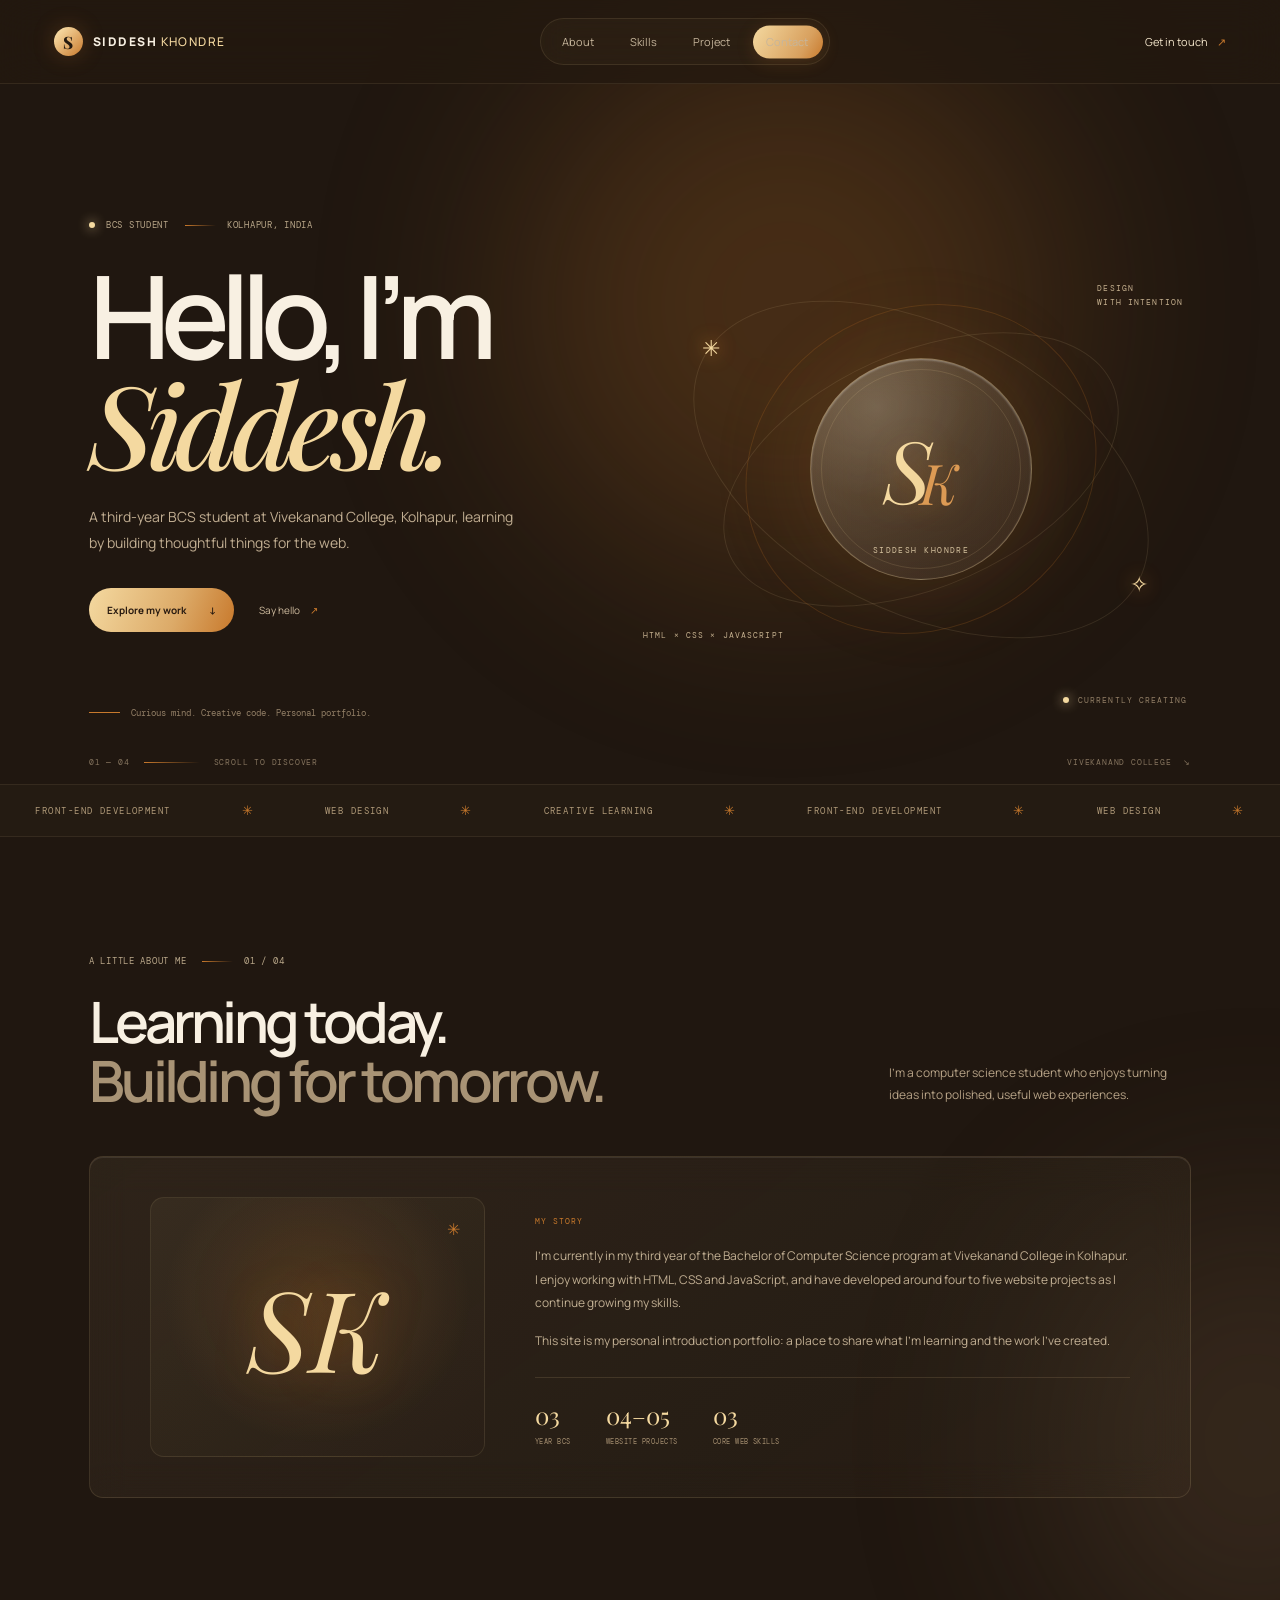
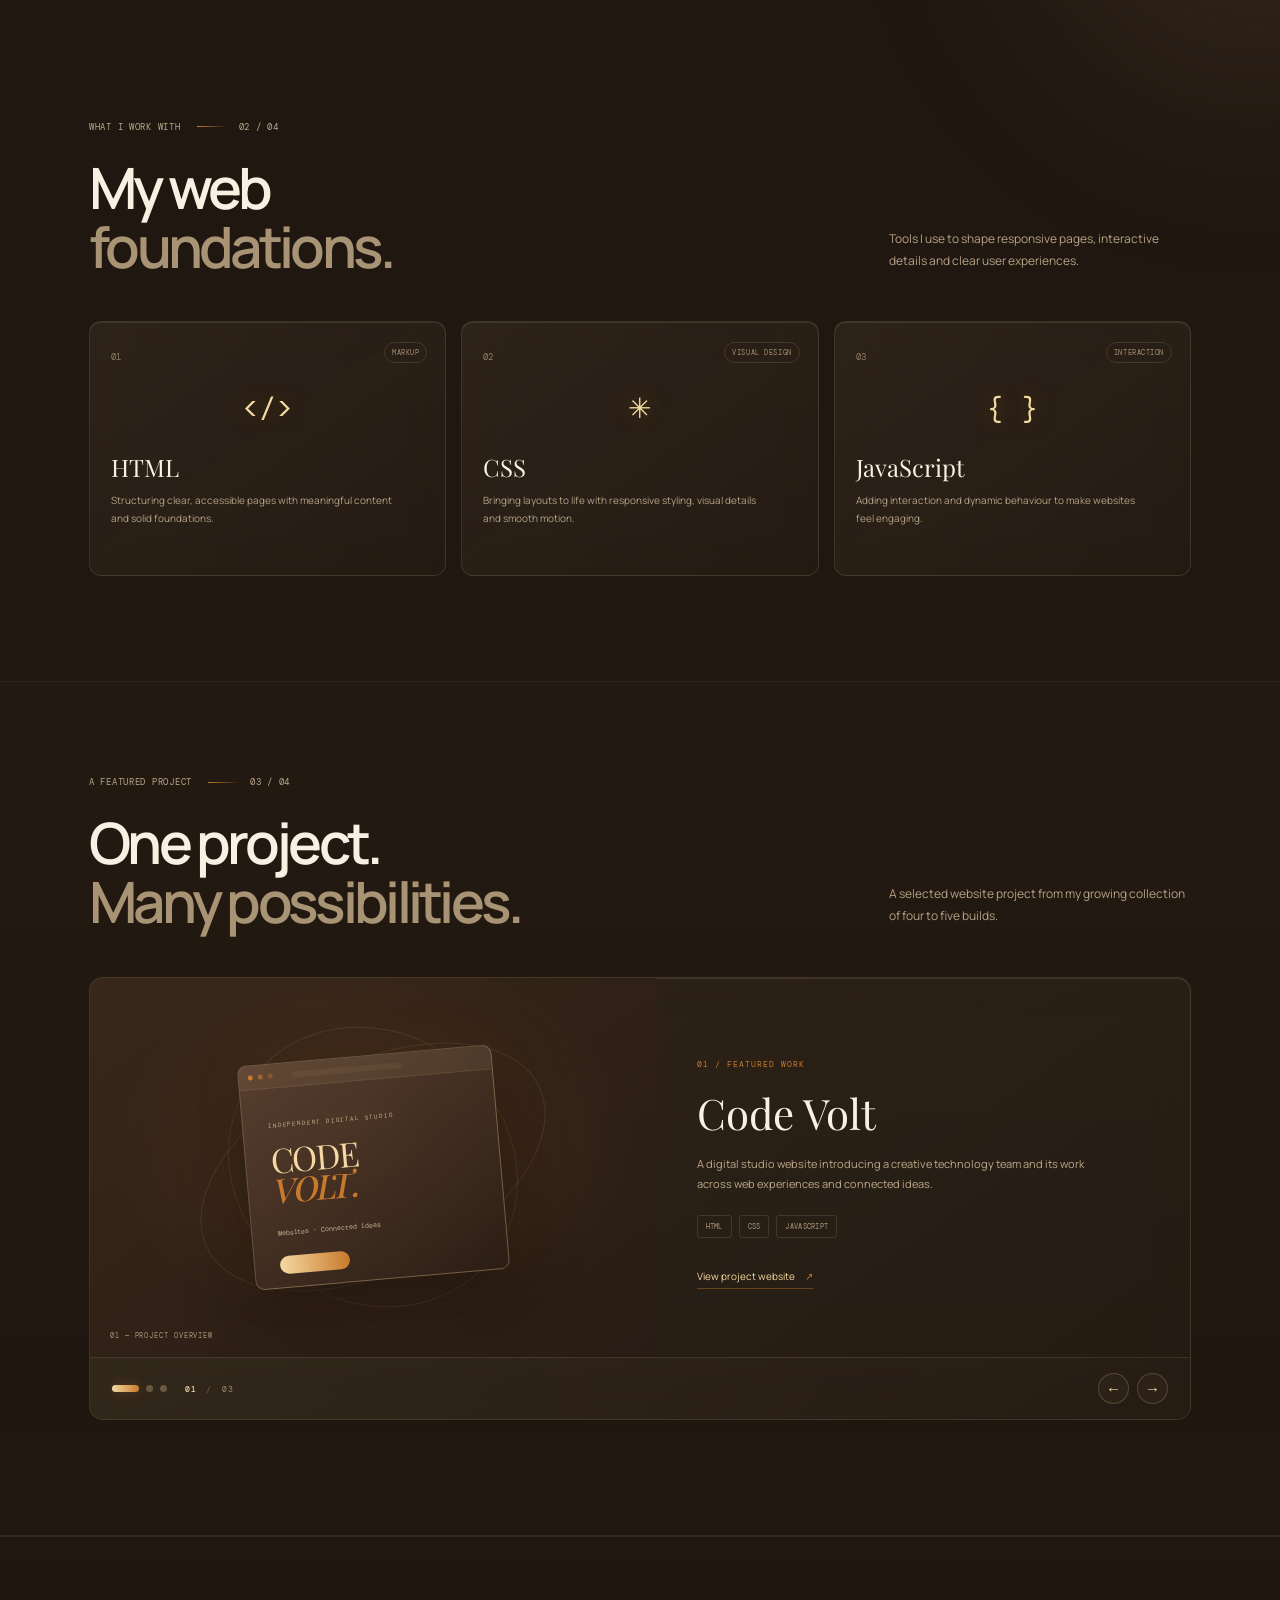
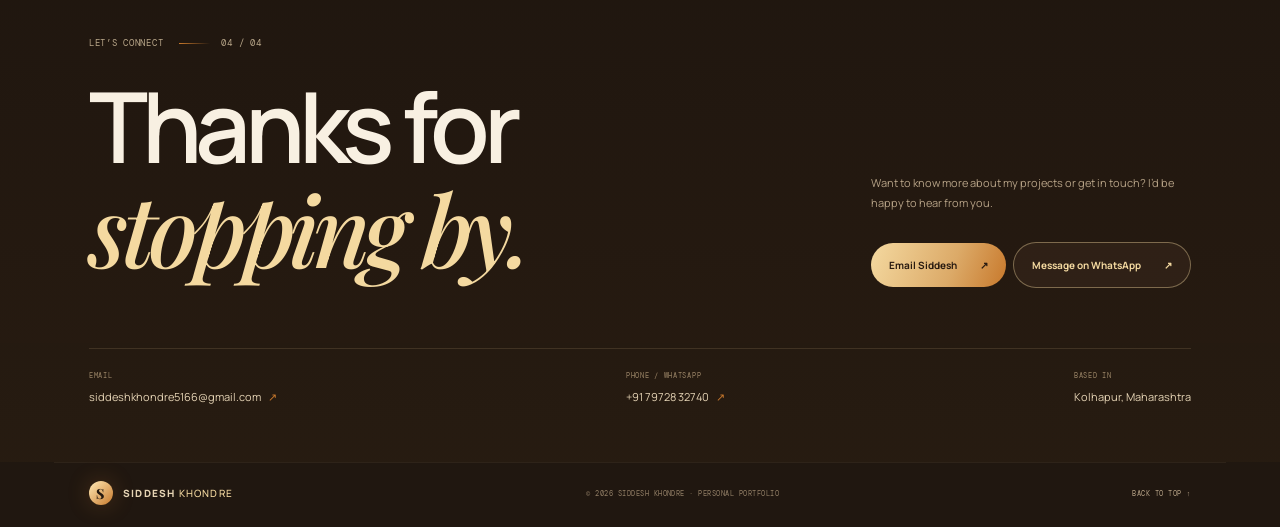
==== commit b31ba354: "Add files via upload" ====
--- a/index.html
+++ b/index.html
@@ -16,7 +16,7 @@
   <div class="ambient ambient-one"></div><div class="ambient ambient-two"></div>
   <header class="nav-wrap">
     <a class="brand" href="#home" aria-label="Siddesh Khondre home"><span class="brand-mark">S</span><span>SIDDESH<span class="brand-light"> KHONDRE</span></span></a>
-    <nav class="nav-links" aria-label="Main navigation"><a href="#about">About</a><a href="#skills">Skills</a><a href="#projects">Project</a><a href="#contact">Contact</a></nav>
+    <nav class="nav-links" aria-label="Main navigation"><span class="nav-indicator" aria-hidden="true"></span><a href="#about">About</a><a href="#skills">Skills</a><a href="#projects">Project</a><a href="#contact">Contact</a></nav>
     <a class="nav-cta" href="#contact">Get in touch <span>↗</span></a>
   </header>
   <main>
@@ -38,7 +38,23 @@
       <div class="skill-grid"><article class="skill-card glass-card reveal"><span class="skill-number">01</span><div class="skill-icon">&lt;/&gt;</div><h3>HTML</h3><p>Structuring clear, accessible pages with meaningful content and solid foundations.</p><span class="skill-tag">MARKUP</span></article><article class="skill-card glass-card reveal"><span class="skill-number">02</span><div class="skill-icon">✳</div><h3>CSS</h3><p>Bringing layouts to life with responsive styling, visual details and smooth motion.</p><span class="skill-tag">VISUAL DESIGN</span></article><article class="skill-card glass-card reveal"><span class="skill-number">03</span><div class="skill-icon">{ }</div><h3>JavaScript</h3><p>Adding interaction and dynamic behaviour to make websites feel engaging.</p><span class="skill-tag">INTERACTION</span></article></div>
     </section>
     <section class="project-section" id="projects"><div class="section-shell project-shell"><div class="section-heading reveal"><div><div class="eyebrow">A FEATURED PROJECT <span class="eyebrow-line"></span> 03 / 04</div><h2>One project.<br><span class="muted-title">Many possibilities.</span></h2></div><p>A selected website project from my growing collection of four to five builds.</p></div>
-      <article class="project-card glass-card reveal"><div class="project-visual"><div class="project-orbit project-orbit-one"></div><div class="project-orbit project-orbit-two"></div><div class="project-window"><div class="project-bar"><i></i><i></i><i></i><span></span></div><div class="project-content"><span class="project-overline">INDEPENDENT DIGITAL STUDIO</span><b>CODE<br><em>VOLT.</em></b><small>Websites · Connected ideas</small><div class="project-button"></div></div></div><span class="visual-caption">SELECTED WEBSITE PROJECT</span></div><div class="project-info"><span class="small-label">01 / FEATURED WORK</span><h3>Code Volt</h3><p>A digital studio website project showcasing a bold visual identity, responsive web design and an introduction to a creative technology team. I contributed as a programmer/developer.</p><div class="project-tags"><span>HTML</span><span>CSS</span><span>JAVASCRIPT</span><span>RESPONSIVE DESIGN</span></div><a class="project-link" href="file:///D:/code-volt/index.html" target="_blank" rel="noreferrer">Ask me about this project <span>↗</span></a></div></article>
+      <div class="project-carousel glass-card reveal" aria-roledescription="carousel" aria-label="Code Volt project walkthrough">
+        <div class="carousel-stage" aria-live="polite">
+          <article class="project-slide active" data-slide="0" aria-roledescription="slide" aria-label="1 of 3: Project overview">
+            <div class="project-visual visual-overview"><div class="project-orbit project-orbit-one"></div><div class="project-orbit project-orbit-two"></div><div class="project-window"><div class="project-bar"><i></i><i></i><i></i><span></span></div><div class="project-content"><span class="project-overline">INDEPENDENT DIGITAL STUDIO</span><b>CODE<br><em>VOLT.</em></b><small>Websites · Connected ideas</small><div class="project-button"></div></div></div><span class="visual-caption">01 — PROJECT OVERVIEW</span></div>
+            <div class="project-info"><span class="small-label">01 / FEATURED WORK</span><h3>Code Volt</h3><p>A digital studio website introducing a creative technology team and its work across web experiences and connected ideas.</p><div class="project-tags"><span>HTML</span><span>CSS</span><span>JAVASCRIPT</span></div><a class="project-link" href="file:///D:/code-volt/index.html" target="_blank" rel="noreferrer">View project website <span>↗</span></a></div>
+          </article>
+          <article class="project-slide" data-slide="1" aria-roledescription="slide" aria-label="2 of 3: Responsive experience" aria-hidden="true">
+            <div class="project-visual visual-responsive"><div class="responsive-orbit"></div><div class="device device-desktop"><div class="device-top"><i></i><i></i><i></i></div><div class="device-screen"><b>Digital,<br><em>with a pulse.</em></b><span></span><span></span><div></div></div></div><div class="device device-mobile"><div class="mobile-notch"></div><b>CODE<br><em>VOLT</em></b><span></span><span></span></div><span class="visual-caption">02 — RESPONSIVE EXPERIENCE</span></div>
+            <div class="project-info"><span class="small-label">02 / DESIGN APPROACH</span><h3>Made for the web</h3><p>The project presents a cohesive studio identity through a responsive layout, considered typography and clear paths to explore the work.</p><div class="project-tags"><span>RESPONSIVE DESIGN</span><span>LAYOUT</span><span>VISUAL DETAIL</span></div><span class="project-note">A closer look at the project’s presentation.</span></div>
+          </article>
+          <article class="project-slide" data-slide="2" aria-roledescription="slide" aria-label="3 of 3: My role" aria-hidden="true">
+            <div class="project-visual visual-role"><div class="role-glow"></div><div class="role-orbit role-orbit-a"></div><div class="role-orbit role-orbit-b"></div><div class="role-monogram">&lt;/&gt;</div><span class="role-chip chip-html">HTML</span><span class="role-chip chip-css">CSS</span><span class="role-chip chip-js">JS</span><span class="visual-caption">03 — MY CONTRIBUTION</span></div>
+            <div class="project-info"><span class="small-label">03 / MY ROLE</span><h3>Programmer<br> &amp; developer</h3><p>I contributed to Code Volt as a programmer/developer. The project gave me a chance to apply my web skills to a complete studio website.</p><div class="project-tags"><span>BUILD</span><span>COLLABORATION</span><span>LEARNING</span></div><a class="project-link" href="file:///D:/code-volt/index.html" target="_blank" rel="noreferrer">Ask me about this project <span>↗</span></a></div>
+          </article>
+        </div>
+        <div class="carousel-controls"><div class="carousel-pagination" role="tablist" aria-label="Choose project slide"><button class="carousel-dot active" type="button" role="tab" aria-label="Show slide 1: Project overview" aria-selected="true" data-go-to="0"></button><button class="carousel-dot" type="button" role="tab" aria-label="Show slide 2: Responsive experience" aria-selected="false" data-go-to="1"></button><button class="carousel-dot" type="button" role="tab" aria-label="Show slide 3: My role" aria-selected="false" data-go-to="2"></button></div><span class="carousel-count"><b class="current-slide">01</b> <i>/</i> 03</span><div class="carousel-arrows"><button class="carousel-arrow" type="button" data-direction="-1" aria-label="Previous slide">←</button><button class="carousel-arrow" type="button" data-direction="1" aria-label="Next slide">→</button></div></div>
+      </div>
     </div></section>
     <section class="contact" id="contact"><div class="contact-inner section-shell reveal"><div class="eyebrow">LET’S CONNECT <span class="eyebrow-line"></span> 04 / 04</div><div class="contact-main"><h2>Thanks for<br><span class="serif-accent">stopping by.</span></h2><div class="contact-side"><p>Want to know more about my projects or get in touch? I’d be happy to hear from you.</p><a class="button button-primary" href="mailto:siddeshkhondre5166@gmail.com">Email Siddesh <span>↗</span></a><a class="button button-secondary" href="https://wa.me/917972832740" target="_blank" rel="noreferrer">Message on WhatsApp <span>↗</span></a></div></div><div class="contact-details"><div><span class="detail-label">EMAIL</span><a href="mailto:siddeshkhondre5166@gmail.com">siddeshkhondre5166@gmail.com <span>↗</span></a></div><div><span class="detail-label">PHONE / WHATSAPP</span><a href="tel:+917972832740">+91 79728 32740 <span>↗</span></a></div><div class="detail-location"><span class="detail-label">BASED IN</span><span>Kolhapur, Maharashtra</span></div></div></div></section>
   </main>
@@ -46,3 +62,5 @@
 </body>
 </html>
 
+
+
--- a/styles.css
+++ b/styles.css
@@ -1 +1,40 @@
 :root{--brown:#5B4232;--cream:#F4D9A0;--orange:#C8792C;--ink:#241910;--muted:#ad9a80;--glass:rgba(244,217,160,.055);--line:rgba(244,217,160,.16);--font:'Manrope',sans-serif;--serif:'Playfair Display',serif;--mono:'DM Mono',monospace}*{box-sizing:border-box}html{scroll-behavior:smooth;scroll-padding-top:90px}body{margin:0;background:#201710;color:#F8F0E2;font-family:var(--font);overflow-x:hidden}a{color:inherit;text-decoration:none}::selection{background:var(--orange);color:#fff}.ambient{position:fixed;z-index:-1;pointer-events:none;filter:blur(110px);opacity:.23;border-radius:50%}.ambient-one{width:550px;height:550px;background:#C8792C;top:30px;left:40%}.ambient-two{width:410px;height:480px;background:#806347;top:1200px;right:-180px}.nav-wrap{position:sticky;top:0;z-index:20;display:flex;align-items:center;justify-content:space-between;max-width:1280px;margin:auto;padding:18px 54px;background:rgba(36,25,16,.74);backdrop-filter:blur(22px);border-bottom:1px solid rgba(244,217,160,.09)}.brand{display:flex;align-items:center;gap:10px;font-size:12px;font-weight:800;letter-spacing:.12em}.brand-mark{width:29px;height:29px;border-radius:50%;display:grid;place-items:center;font-family:var(--serif);font-size:17px;color:var(--ink);background:linear-gradient(135deg,#ffeab6,#C8792C);box-shadow:0 0 22px #C8792C44}.brand-light{font-weight:500;color:var(--cream)}.nav-links{display:flex;gap:34px;color:#c6b59b;font-size:11px}.nav-links a,.text-link,.back-top{transition:color .25s}.nav-links a:hover,.text-link:hover,.back-top:hover{color:var(--cream)}.nav-cta{font-size:11px;color:#f3e5ca}.nav-cta span{color:var(--orange);margin-left:7px}.section-shell{max-width:1172px;margin:0 auto}.hero{min-height:700px;padding:100px 35px 30px;display:grid;grid-template-columns:1.02fr .98fr;position:relative;align-items:center}.eyebrow{display:flex;align-items:center;gap:11px;font:9px var(--mono);letter-spacing:.08em;color:#b9a789}.pulse,.caption-dot{width:6px;height:6px;border-radius:50%;background:#F4D9A0;box-shadow:0 0 12px #F4D9A0;animation:blink 2s infinite}.eyebrow-line{display:inline-block;width:31px;height:1px;background:linear-gradient(90deg,#C8792C,transparent);margin-left:5px}.hero h1{font-size:clamp(74px,9vw,119px);line-height:.93;letter-spacing:-.085em;margin:31px 0 23px;font-weight:600}.serif-accent{font-family:var(--serif);font-weight:500;font-style:italic;color:var(--cream);letter-spacing:-.065em}.hero-intro{max-width:440px;color:#c0ad91;font-size:14px;line-height:1.9}.hero-actions{display:flex;align-items:center;gap:25px;margin-top:31px}.button{display:inline-flex;align-items:center;gap:23px;padding:15px 18px;border-radius:999px;font-size:10px;font-weight:700;transition:transform .25s,box-shadow .25s}.button:hover{transform:translateY(-3px);box-shadow:0 9px 35px #C8792C33}.button-primary{color:#291b11;background:linear-gradient(110deg,#F4D9A0,#dcaa68 60%,#C8792C)}.button-secondary{color:var(--cream);border:1px solid #F4D9A066;background:#5B423233}.button-secondary:hover{background:#C8792C22}.text-link{font-size:10px;color:#d0bda0}.text-link span{margin-left:8px;color:var(--orange)}.hero-note{margin-top:75px;font:9px var(--mono);color:#927f66;display:flex;align-items:center;gap:11px}.note-line{width:31px;height:1px;background:var(--orange)}.hero-art{height:480px;position:relative;display:grid;place-items:center}.orbit{position:absolute;border:1px solid #F4D9A01c;border-radius:50%;transform:rotate(-24deg)}.orbit-a{width:420px;height:235px}.orbit-b{width:490px;height:285px;transform:rotate(27deg)}.orbit-c{width:320px;height:360px;transform:rotate(61deg);border-color:#C8792c33}.glass-disc{width:222px;height:222px;border-radius:50%;display:grid;place-items:center;position:relative;background:radial-gradient(circle at 30% 22%,#fff5d633,#F4D9A014 40%,#5B423244 75%),linear-gradient(135deg,#ffffff22,#F4D9A008);border:1px solid #F4D9A055;box-shadow:inset 0 1px 2px #ffffff54,0 0 90px #C8792c26,0 0 170px #F4D9A00c;backdrop-filter:blur(20px);animation:float 6s ease-in-out infinite}.glass-disc:after{content:"";position:absolute;inset:10px;border:1px solid #F4D9A022;border-radius:50%}.monogram{font:italic 86px/1 var(--serif);color:#F4D9A0;text-shadow:0 0 30px #C8792c55;letter-spacing:-.15em;padding-right:13px}.monogram span{font-size:56px;color:#dc9a54;vertical-align:-.02em}.disc-label{position:absolute;bottom:24px;font:8px var(--mono);letter-spacing:.18em;color:#d5c29f}.float-label{position:absolute;font:8px var(--mono);letter-spacing:.14em;line-height:1.8;color:#c5b08e}.label-top{top:52px;right:8px}.label-bottom{bottom:67px;left:-8px}.spark{position:absolute;color:#F4D9A0;text-shadow:0 0 18px #C8792C;font-size:22px}.spark-one{top:104px;left:51px;animation:rotate 12s linear infinite}.spark-two{bottom:110px;right:43px;animation:blink 2.5s infinite}.art-caption{position:absolute;right:4px;bottom:4px;display:flex;gap:9px;align-items:center;font:8px var(--mono);letter-spacing:.13em;color:#927f66}.hero-bottom{position:absolute;bottom:17px;left:35px;right:35px;display:flex;align-items:center;gap:14px;color:#85745e;font:8px var(--mono);letter-spacing:.1em}.scroll-line{width:56px;height:1px;background:linear-gradient(90deg,#C8792C,transparent)}.hero-location{margin-left:auto}.marquee{border-top:1px solid #F4D9A014;border-bottom:1px solid #F4D9A014;overflow:hidden;padding:17px 0;background:#F4D9A005}.marquee-track{display:flex;align-items:center;justify-content:space-around;min-width:900px;color:#b09a79;font:9px var(--mono);letter-spacing:.16em;animation:marquee 28s linear infinite}.marquee-track i{font-style:normal;color:var(--orange);font-size:13px}.about,.skills{padding:118px 35px 105px}.section-heading{display:flex;justify-content:space-between;align-items:flex-end;margin-bottom:45px}.section-heading h2,.contact h2{font-size:57px;line-height:1.04;letter-spacing:-.065em;font-weight:600;margin:25px 0 0}.muted-title{color:#a89375}.section-heading>p{max-width:300px;color:#b6a286;font-size:12px;line-height:1.85;margin:0 2px 4px 35px}.glass-card{background:linear-gradient(145deg,#F4D9A011,#F4D9A005);border:1px solid #F4D9A020;box-shadow:inset 0 1px #ffffff16;backdrop-filter:blur(18px);transition:transform .35s,border-color .35s,background .35s}.glass-card:hover{transform:translateY(-5px);border-color:#C8792c66;background:linear-gradient(145deg,#F4D9A017,#F4D9A008)}.about-panel{display:grid;grid-template-columns:.72fr 1.28fr;align-items:center;border-radius:14px;padding:40px 60px;gap:50px}.about-emblem{height:260px;border-radius:14px;display:grid;place-items:center;position:relative;overflow:hidden;background:radial-gradient(ellipse at 50% 40%,#C8792c30,transparent 65%),linear-gradient(145deg,#F4D9A00d,#F4D9A002);border:1px solid #F4D9A018}.about-emblem>span{font:italic 112px var(--serif);color:#F4D9A0;text-shadow:0 0 45px #C8792c55}.about-emblem i{position:absolute;right:24px;top:20px;color:#C8792C;font-style:normal}.small-label{font:8px var(--mono);letter-spacing:.13em;color:#C8792C}.about-copy>p{font-size:12px;line-height:1.95;color:#c1af93;margin:15px 0}.about-facts{display:flex;gap:35px;border-top:1px solid #F4D9A020;margin-top:24px;padding-top:21px}.about-facts div{display:flex;flex-direction:column;gap:6px}.about-facts b{font:24px var(--serif);color:#F4D9A0}.about-facts span{font:7px var(--mono);letter-spacing:.07em;color:#a48f70}.skill-grid{display:grid;grid-template-columns:repeat(3,1fr);gap:15px}.skill-card{padding:21px;border-radius:12px;min-height:255px;position:relative}.skill-number{font:9px var(--mono);color:#927f66}.skill-icon{height:86px;display:grid;place-items:center;color:#F4D9A0;font:28px var(--mono);text-shadow:0 0 22px #C8792c66}.skill-card h3{font:24px var(--serif);margin:0 0 8px}.skill-card p{font-size:10px;line-height:1.8;color:#b6a286;max-width:290px;margin:0}.skill-tag{position:absolute;right:18px;top:20px;font:7px var(--mono);letter-spacing:.08em;color:#a48f70;border:1px solid #F4D9A022;padding:5px 7px;border-radius:20px}.project-section{padding:94px 0 115px;background:linear-gradient(180deg,#F4D9A004,transparent);border-top:1px solid #F4D9A010;border-bottom:1px solid #F4D9A010}.project-shell{padding:0 35px}.project-card{display:grid;grid-template-columns:1.03fr .97fr;min-height:355px;border-radius:14px;overflow:hidden}.project-visual{position:relative;display:grid;place-items:center;min-height:355px;overflow:hidden;background:radial-gradient(ellipse at 50% 45%,#C8792c24,transparent 65%),linear-gradient(145deg,#38271b,#281c14)}.project-orbit{position:absolute;border:1px solid #F4D9A01b;border-radius:50%}.project-orbit-one{width:370px;height:210px;transform:rotate(-26deg)}.project-orbit-two{width:300px;height:270px;transform:rotate(36deg)}.project-window{position:relative;z-index:2;width:255px;height:225px;border-radius:9px;border:1px solid #F4D9A044;background:linear-gradient(145deg,#5B4232dd,#2b1e15dd);box-shadow:0 20px 60px #170f0bb3,0 0 50px #C8792c1a;transform:rotate(-5deg);overflow:hidden}.project-bar{height:24px;background:#F4D9A010;border-bottom:1px solid #F4D9A018;display:flex;align-items:center;gap:5px;padding:0 9px}.project-bar i{width:5px;height:5px;border-radius:50%;background:#C8792C}.project-bar i:nth-child(2){opacity:.6}.project-bar i:nth-child(3){opacity:.35}.project-bar span{height:6px;width:110px;margin-left:14px;background:#F4D9A00e;border-radius:4px}.project-content{padding:22px 25px}.project-overline{font:6px var(--mono);letter-spacing:.14em;color:#c7b08b}.project-content>b{display:block;font:34px/.88 var(--serif);letter-spacing:-.05em;margin:13px 0;color:#F4D9A0}.project-content>b em{font-weight:500;color:#C8792C}.project-content>small{font:7px var(--mono);color:#c1af93}.project-button{margin-top:16px;width:70px;height:18px;border-radius:20px;background:linear-gradient(90deg,#F4D9A0,#C8792C)}.visual-caption{position:absolute;bottom:17px;left:20px;font:7px var(--mono);letter-spacing:.13em;color:#aa9575}.project-info{padding:52px 42px;align-self:center}.project-info h3{font:42px var(--serif);margin:13px 0}.project-info p{font-size:11px;line-height:1.9;color:#bca98a;max-width:420px}.project-tags{display:flex;gap:7px;flex-wrap:wrap;margin:20px 0 25px}.project-tags span{padding:6px 8px;border:1px solid #F4D9A022;border-radius:3px;color:#ad9978;font:7px var(--mono);letter-spacing:.04em}.project-link{font-size:10px;color:#F4D9A0;border-bottom:1px solid #C8792C66;padding-bottom:5px}.project-link span{color:#C8792C;margin-left:8px}.contact{background:linear-gradient(180deg,transparent,#C8792c0b);border-top:1px solid #F4D9A010}.contact-inner{padding:100px 35px 58px}.contact-main{display:flex;align-items:flex-end;justify-content:space-between}.contact h2{font-size:clamp(61px,8vw,98px);margin:26px 0 18px}.contact-side{max-width:320px;padding-bottom:12px}.contact-side p{font-size:11px;line-height:1.85;color:#b6a286;margin:0 0 20px}.contact-side .button+.button{margin:9px 0 0 7px}.contact-details{display:flex;align-items:flex-end;justify-content:space-between;border-top:1px solid #F4D9A020;padding-top:22px;margin-top:48px}.detail-label{display:block;color:#9a8567;font:7px var(--mono);letter-spacing:.1em;margin-bottom:9px}.contact-details>div>a,.detail-location>span:last-child{display:block;margin-top:7px;font-size:11px;color:#e5d4b5}.contact-details>div>a span{color:#C8792C;margin-left:5px}.footer{max-width:1172px;padding:18px 35px 22px;margin:auto;border-top:1px solid #F4D9A010;display:flex;align-items:center;justify-content:space-between;color:#927f66;font:7px var(--mono);letter-spacing:.07em}.footer .brand{font:800 10px var(--font);color:#e6d4b4}.footer .brand-mark{width:24px;height:24px;font-size:14px}.back-top{color:#b6a286}.reveal{opacity:0;transform:translateY(22px);transition:opacity .75s ease,transform .75s cubic-bezier(.2,.7,.2,1)}.reveal.visible{opacity:1;transform:translateY(0)}.skill-card:nth-child(2){transition-delay:.1s}.skill-card:nth-child(3){transition-delay:.2s}@keyframes float{0%,100%{transform:translateY(0)}50%{transform:translateY(-10px)}}@keyframes rotate{to{transform:rotate(336deg)}}@keyframes blink{0%,100%{opacity:1}50%{opacity:.35}}@keyframes marquee{to{transform:translateX(-35%)}}@media(max-width:900px){.nav-wrap{padding:16px 26px}.hero{padding:85px 28px 30px;grid-template-columns:1fr .85fr;min-height:630px}.hero h1{font-size:clamp(68px,10vw,94px)}.hero-art{transform:scale(.84);margin:0 -35px}.about,.skills{padding:90px 28px}.section-heading h2{font-size:49px}.about-panel{padding:30px;gap:30px}.project-shell{padding:0 28px}.project-info{padding:35px 28px}.contact-inner{padding:85px 28px 48px}.footer{padding-left:28px;padding-right:28px}}@media(max-width:650px){.nav-wrap{padding:13px 18px}.nav-links{display:flex;position:fixed;top:auto;right:50%;bottom:12px;transform:translateX(50%);z-index:30;padding:9px 12px;border:1px solid #F4D9A033;border-radius:999px;background:#241910e8;backdrop-filter:blur(18px);gap:19px;font-size:9px}.brand{font-size:10px;gap:7px}.brand-mark{width:26px;height:26px}.nav-cta{font-size:9px}.hero{display:flex;flex-direction:column;align-items:stretch;padding:75px 22px 47px;min-height:auto}.hero-copy{position:relative;z-index:2}.hero h1{font-size:clamp(69px,17vw,98px);margin-top:27px}.hero-intro{font-size:12px}.hero-actions{gap:16px;flex-wrap:wrap}.button{padding:13px 15px;font-size:9px;gap:14px}.text-link{font-size:9px}.hero-note{margin-top:35px}.hero-art{height:340px;margin:4px -20px -4px;transform:scale(.84)}.orbit-a{width:320px;height:180px}.orbit-b{width:390px;height:220px}.orbit-c{width:265px;height:295px}.glass-disc{width:177px;height:177px}.monogram{font-size:70px}.monogram span{font-size:47px}.label-top{top:24px;right:0}.label-bottom{bottom:36px;left:0}.hero-bottom{left:22px;right:22px;bottom:11px}.hero-location{display:none}.marquee{padding:13px 0}.marquee-track{justify-content:flex-start;gap:26px}.about,.skills{padding:76px 22px}.section-heading{display:block;margin-bottom:28px}.section-heading h2{font-size:44px}.section-heading>p{margin:16px 0 0;font-size:11px}.about-panel{grid-template-columns:1fr;padding:18px;gap:19px}.about-emblem{height:165px}.about-emblem>span{font-size:82px}.about-facts{gap:20px;justify-content:space-between}.about-facts b{font-size:20px}.about-facts span{font-size:6px}.skill-grid{grid-template-columns:1fr;gap:10px}.skill-card{min-height:220px;padding:18px}.skill-icon{height:68px}.project-section{padding:76px 0}.project-shell{padding:0 22px}.project-card{grid-template-columns:1fr}.project-visual{min-height:275px}.project-window{transform:rotate(-4deg) scale(.9)}.project-info{padding:28px 22px 31px}.project-info h3{font-size:36px}.contact-inner{padding:75px 22px 42px}.contact-main{display:block}.contact h2{font-size:70px}.contact-side{padding:0;max-width:360px}.contact-details{margin-top:33px;align-items:flex-start;gap:19px;flex-direction:column}.footer{padding:16px 22px;gap:10px;flex-wrap:wrap}.footer>span{order:3;width:100%;font-size:6px}.back-top{font-size:7px}}@media(max-width:370px){.nav-links{gap:12px;padding:8px 10px}.nav-links a{font-size:8px}.contact-details>div>a{font-size:10px}}@media(prefers-reduced-motion:reduce){*,*:before,*:after{animation-duration:.01ms!important;animation-iteration-count:1!important;scroll-behavior:auto!important;transition-duration:.01ms!important}.reveal{opacity:1;transform:none}}
+/* Interview-ready navigation and featured-project carousel */
+.nav-links{position:relative;isolation:isolate;align-items:center;gap:8px;padding:6px 7px;border:1px solid #F4D9A01b;border-radius:999px;background:#F4D9A008;backdrop-filter:blur(16px)}
+.nav-links a{position:relative;z-index:1;padding:9px 14px;border-radius:999px;transition:color .3s ease,transform .3s ease}
+.nav-links a:hover{transform:translateY(-1px)}
+.nav-links a[aria-current="location"]{color:#241910}
+.nav-indicator{position:absolute;left:0;top:50%;z-index:0;width:60px;height:calc(100% - 12px);border-radius:999px;background:linear-gradient(120deg,#F4D9A0,#d8a05e 72%,#C8792C);box-shadow:0 3px 18px #C8792c33;transition:width .42s cubic-bezier(.2,.8,.2,1),transform .42s cubic-bezier(.2,.8,.2,1)}
+.nav-links a:focus-visible,.carousel-arrow:focus-visible,.carousel-dot:focus-visible{outline:2px solid #F4D9A0;outline-offset:3px}
+.project-carousel{border-radius:14px;overflow:hidden}
+.carousel-stage{display:grid;overflow:hidden}
+.project-slide{grid-area:1/1;display:grid;grid-template-columns:1.03fr .97fr;min-height:355px;opacity:0;visibility:hidden;transform:translateX(34px) scale(.99);transition:opacity .55s ease,transform .65s cubic-bezier(.2,.7,.2,1),visibility .55s;pointer-events:none}
+.project-slide.active{opacity:1;visibility:visible;transform:translateX(0) scale(1);pointer-events:auto;z-index:1}
+.project-visual{min-height:355px}
+.project-info{padding:44px 40px}
+.project-note{font:9px var(--mono);color:#ab9675}
+.carousel-controls{min-height:62px;display:flex;align-items:center;gap:18px;padding:0 22px;border-top:1px solid #F4D9A01c;background:linear-gradient(90deg,#F4D9A009,#F4D9A003)}
+.carousel-pagination{display:flex;align-items:center;gap:7px}
+.carousel-dot{width:7px;height:7px;padding:0;border:0;border-radius:99px;background:#9a8261;opacity:.55;cursor:pointer;transition:width .35s ease,opacity .35s ease,background .35s ease,box-shadow .35s ease}
+.carousel-dot.active{width:27px;background:linear-gradient(90deg,#F4D9A0,#C8792C);opacity:1;box-shadow:0 0 12px #C8792c44}
+.carousel-count{font:8px var(--mono);letter-spacing:.1em;color:#9f8b6b}
+.carousel-count b{font-weight:500;color:#F4D9A0}
+.carousel-count i{font-style:normal;margin:0 4px;color:#71604b}
+.carousel-arrows{display:flex;gap:8px;margin-left:auto}
+.carousel-arrow{width:31px;height:31px;display:grid;place-items:center;border-radius:50%;border:1px solid #F4D9A033;background:#F4D9A008;color:#F4D9A0;font-size:15px;cursor:pointer;transition:background .25s ease,color .25s ease,border-color .25s ease,transform .25s ease}
+.carousel-arrow:hover{background:#F4D9A0;color:#241910;border-color:#F4D9A0;transform:translateY(-2px)}
+.visual-responsive{background:radial-gradient(ellipse at 50% 45%,#C8792c24,transparent 65%),linear-gradient(145deg,#38271b,#281c14)}
+.device{position:absolute;border:1px solid #F4D9A055;background:linear-gradient(145deg,#563c2b,#251a13);box-shadow:0 20px 55px #170f0ba8,0 0 44px #C8792c1c}
+.device-desktop{width:238px;height:166px;border-radius:9px;left:calc(50% - 127px);top:calc(50% - 74px);transform:rotate(-5deg);padding:8px}
+.device-top{height:10px;display:flex;gap:4px;align-items:center}.device-top i{width:4px;height:4px;border-radius:50%;background:#C8792C}.device-screen{height:130px;border-radius:4px;background:linear-gradient(135deg,#3b2a1d,#251a13);padding:17px 18px;position:relative}.device-screen b{font:19px/.95 var(--serif);color:#F4D9A0}.device-screen em{color:#C8792C;font-weight:500}.device-screen>span{display:block;height:3px;width:78px;background:#F4D9A055;margin-top:10px;border-radius:5px}.device-screen>span+span{width:53px;margin-top:5px;opacity:.55}.device-screen>div{position:absolute;width:41px;height:16px;border-radius:20px;right:16px;bottom:16px;background:linear-gradient(90deg,#F4D9A0,#C8792C)}
+.device-mobile{width:72px;height:136px;border-radius:13px;right:calc(50% - 136px);bottom:62px;padding:18px 9px 8px;transform:rotate(7deg);z-index:2}
+.mobile-notch{position:absolute;top:5px;left:24px;width:23px;height:5px;border-radius:8px;background:#1a120d}.device-mobile>b{font:12px/.9 var(--serif);color:#F4D9A0}.device-mobile>b em{font-weight:500;color:#C8792C}.device-mobile>span{display:block;height:2px;width:41px;background:#F4D9A04a;border-radius:4px;margin-top:7px}
+.visual-role{background:radial-gradient(ellipse at 50% 45%,#C8792c2a,transparent 68%),linear-gradient(145deg,#38271b,#281c14)}
+.role-glow{position:absolute;width:185px;height:185px;border-radius:50%;background:#C8792c1e;filter:blur(50px)}
+.role-orbit{position:absolute;border:1px solid #F4D9A02b;border-radius:50%}
+.role-orbit-a{width:220px;height:220px}.role-orbit-b{width:300px;height:170px;transform:rotate(-33deg);border-color:#C8792c44}
+.role-monogram{position:relative;z-index:1;width:115px;height:115px;display:grid;place-items:center;border:1px solid #F4D9A055;border-radius:30px;background:linear-gradient(145deg,#F4D9A022,#5B423233);backdrop-filter:blur(16px);font:28px var(--mono);color:#F4D9A0;box-shadow:inset 0 1px #ffffff35,0 0 45px #C8792c1c;transform:rotate(-8deg)}
+.role-chip{position:absolute;padding:7px 10px;border:1px solid #F4D9A044;border-radius:20px;background:#241910c9;backdrop-filter:blur(12px);font:8px var(--mono);color:#F4D9A0;box-shadow:0 6px 20px #170f0b66}.chip-html{top:25%;left:25%}.chip-css{right:22%;top:34%}.chip-js{bottom:22%;left:43%}
+@media(max-width:900px){.nav-links{gap:3px}.nav-links a{padding:9px 11px}.project-info{padding:34px 27px}}
+@media(max-width:650px){.nav-wrap{padding:13px 18px}.nav-links{right:50%;bottom:12px;top:auto;left:auto;transform:translateX(50%);padding:7px 8px;gap:0;width:max-content;max-width:calc(100vw - 20px);box-shadow:0 10px 35px #120c08a6}.nav-links a{padding:9px 12px;font-size:9px}.nav-indicator{height:calc(100% - 10px)}.project-carousel{overflow:hidden}.project-slide{grid-template-columns:1fr;min-height:0}.project-slide:not(.active){grid-template-columns:1fr}.project-visual{min-height:270px}.project-info{padding:25px 21px 27px}.project-info h3{font-size:35px}.carousel-controls{min-height:56px;padding:0 15px;gap:13px}.carousel-arrow{width:29px;height:29px}.device-desktop{transform:rotate(-5deg) scale(.89);left:calc(50% - 118px)}.device-mobile{right:calc(50% - 124px);bottom:47px}}
+@media(prefers-reduced-motion:reduce){.nav-indicator,.nav-links a,.project-slide,.carousel-dot,.carousel-arrow{transition:none!important}}
